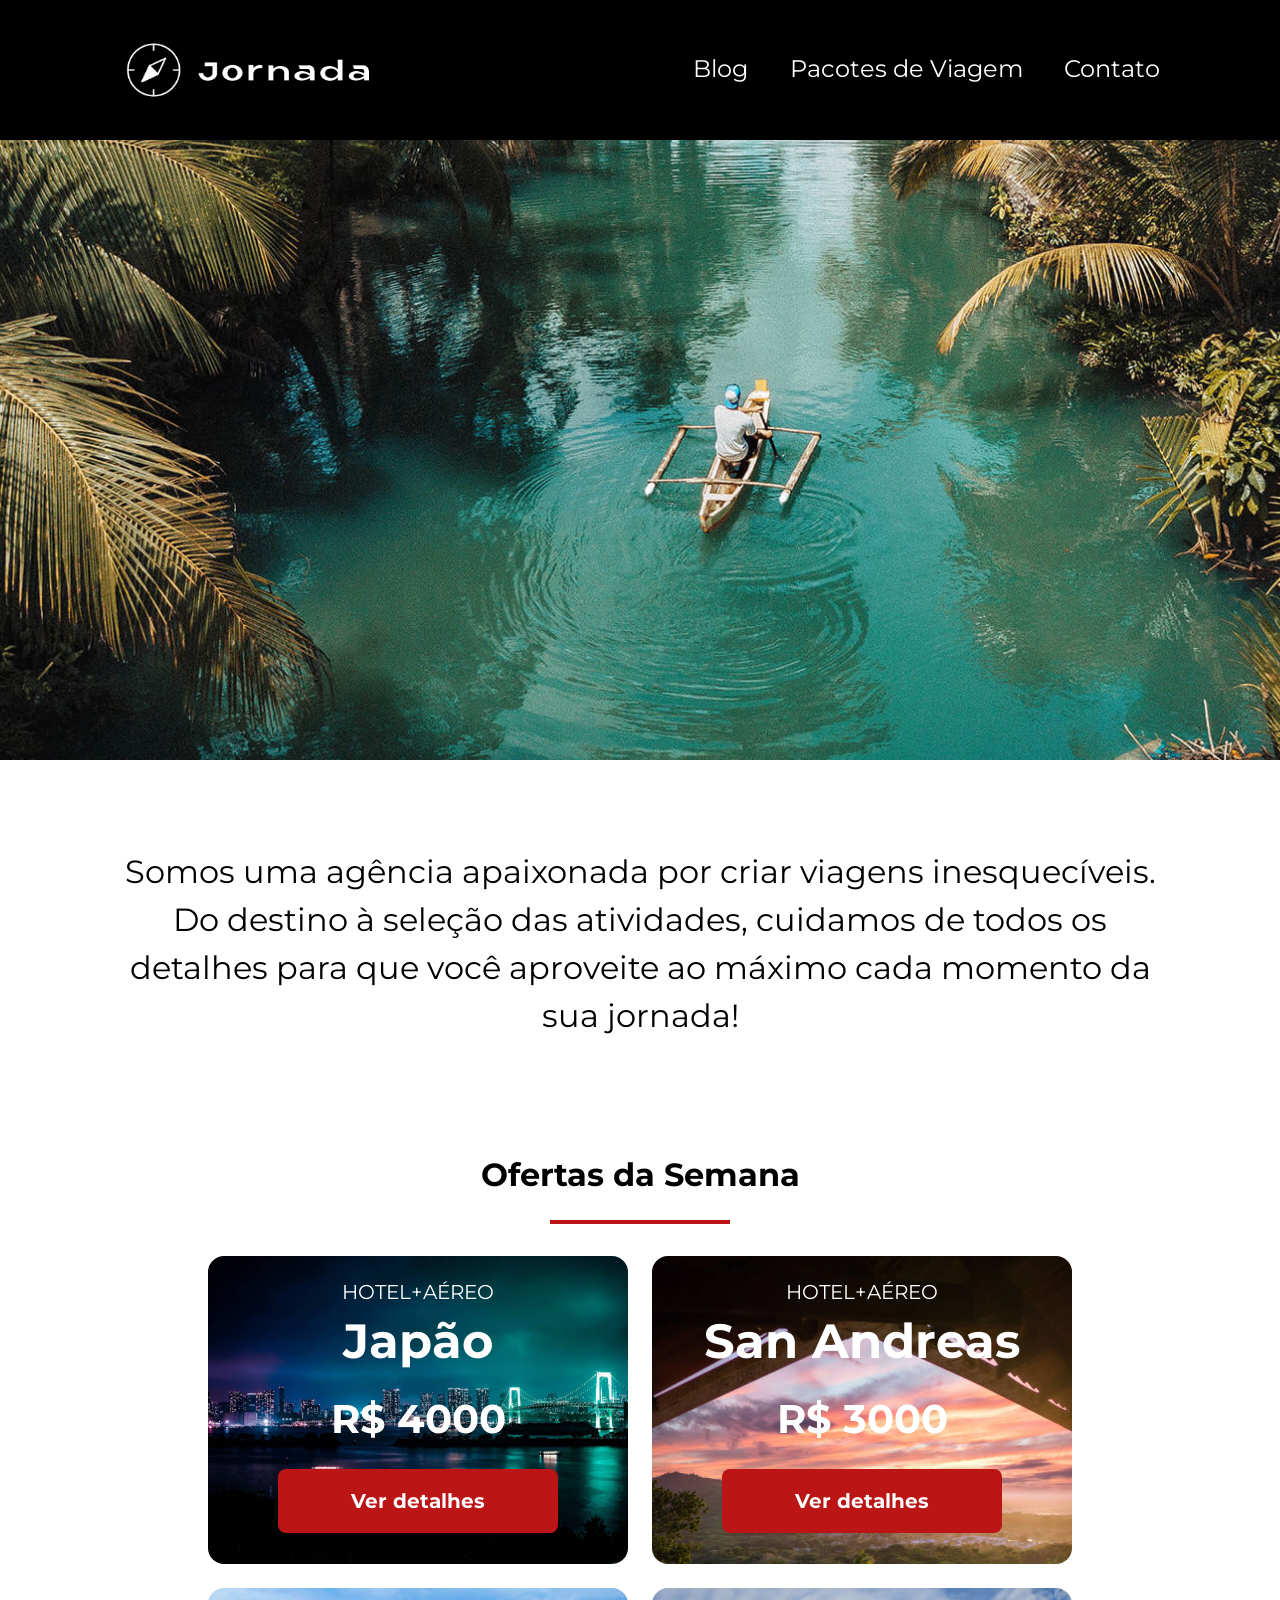
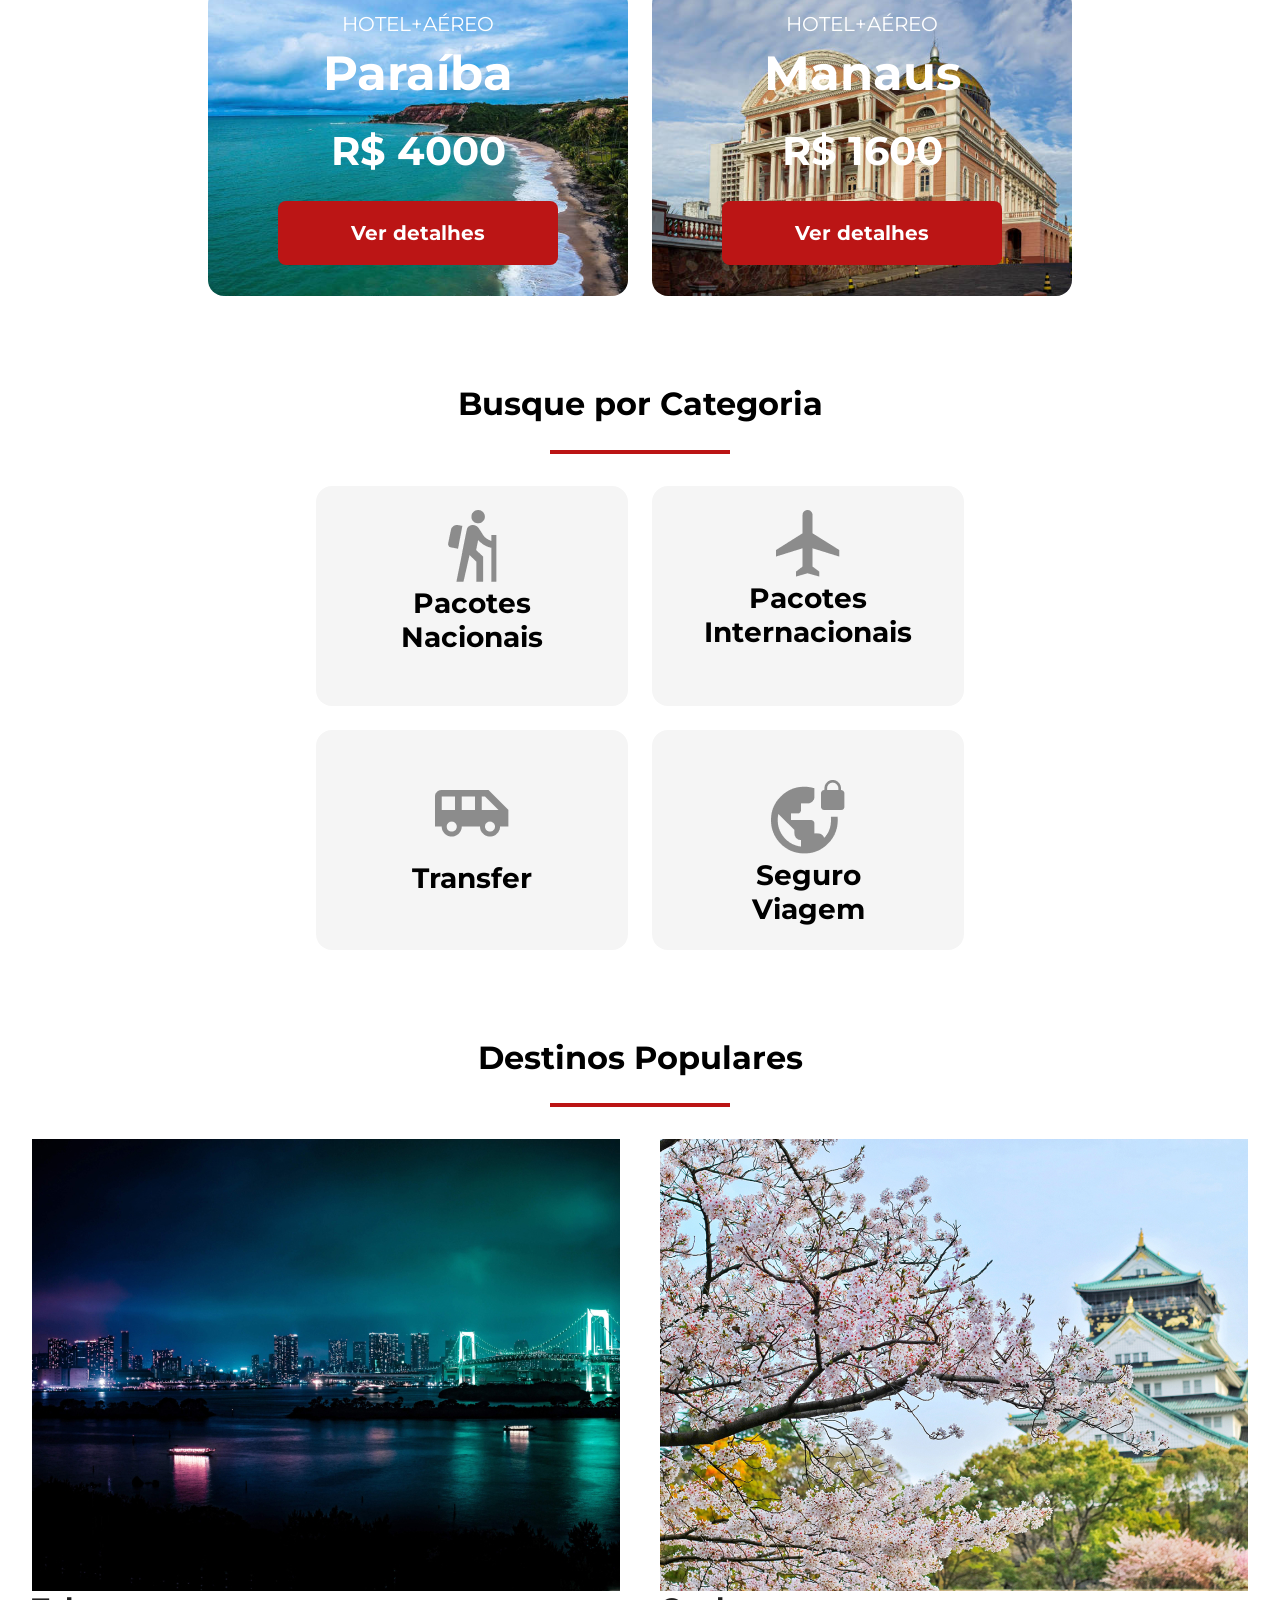
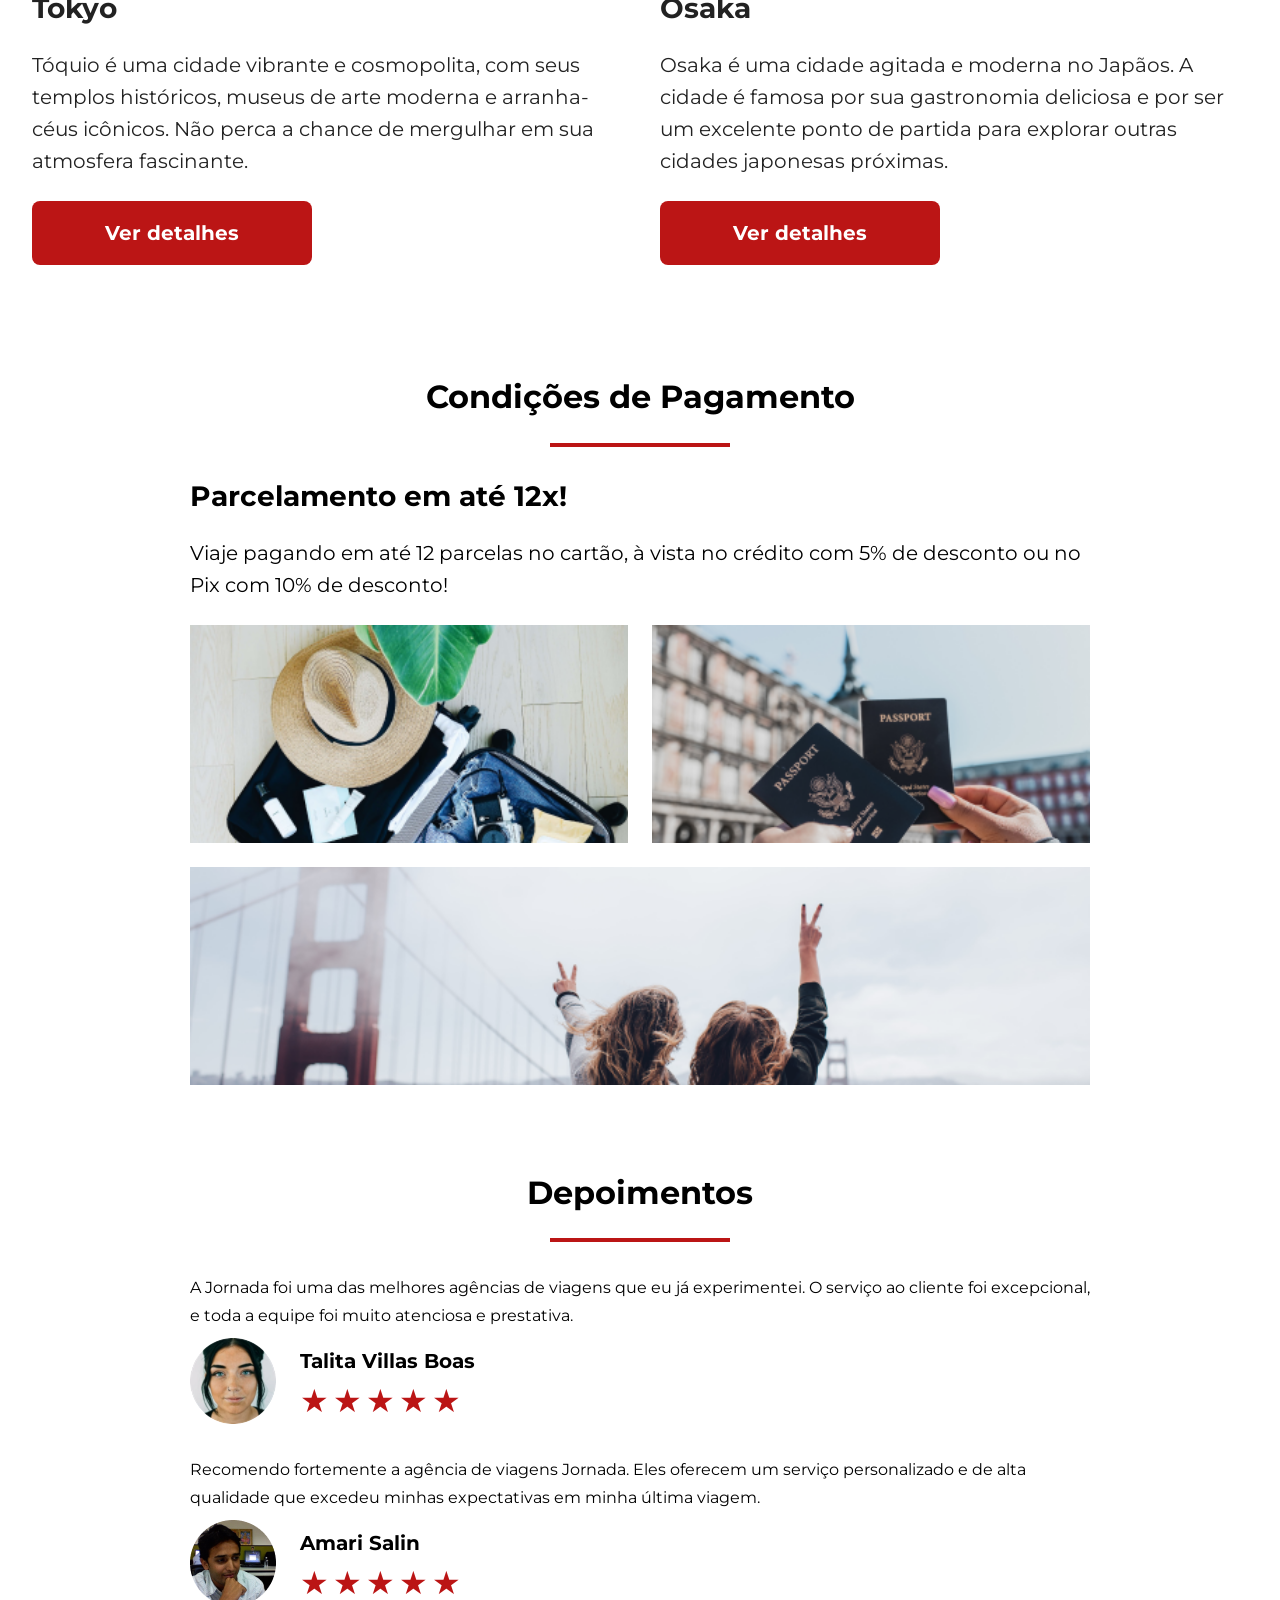
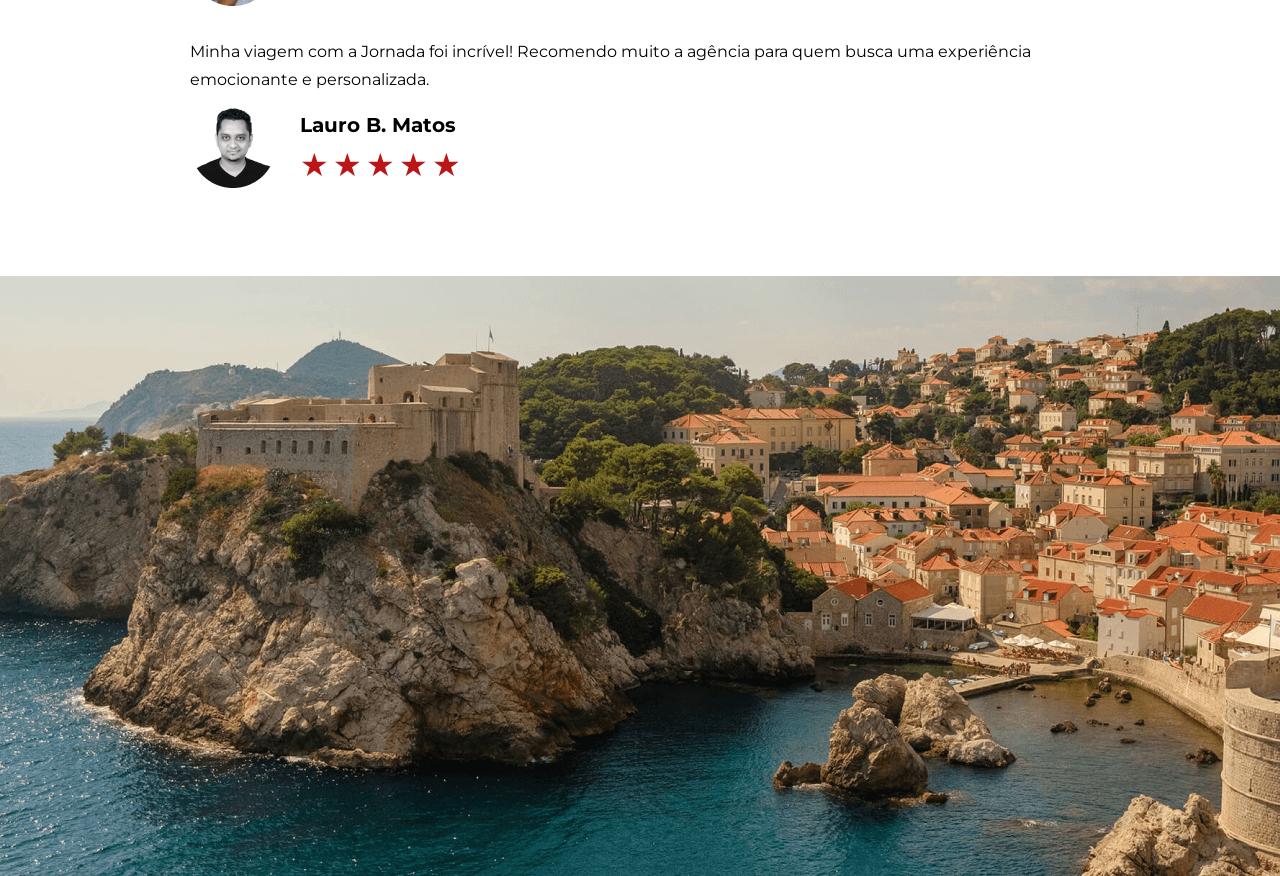
==== index.html @ 61adcf60 "Finaliza testmonials, adiciona imagens bottom-hero e a base para footer-main" ====
<!doctype html>
<html lang="pt-BR">
  <head>
    <meta charset="UTF-8" />
    <meta name="viewport" content="width=device-width, initial-scale=1.0" />
    <link rel="icon" href="img/bussola-jornada-branca.png" />
    <link rel="stylesheet" href="./css/style.css" />
    <title>Jornada Viagens</title>
  </head>
  <body>
    <header class="main-header">
      <a class="logo" href="index.html" title="Voltar para a página inicial">
        <img
          class="img-mobile"
          src="img/bussola-jornada-branca.png"
          alt="Bússola da logo Jornada Viagens na cor branca"
        />
        <img
          class="img-desktop"
          src="img/logo-jornada-branco.png"
          alt="Logo Jornada Viagens na cor branca"
        />
      </a>
      <div class="navigation-menu">
        <label for="menu">
          <img src="img/menu.png" alt="menu" />
        </label>
        <input type="checkbox" id="menu" hidden />
        <nav>
          <ul class="list-link">
            <li>
              <a href="blog.html" target="_blank" title="Acessar Blog">Blog</a>
            </li>
            <li>
              <a
                href="pacotes.html"
                target="_blank"
                title="Acessar Pacotes de viagem"
                >Pacotes de Viagem</a
              >
            </li>
            <li>
              <a href="contato.html" target="_blank" title="Acessar Contatos"
                >Contato</a
              >
            </li>
          </ul>
        </nav>
      </div>
    </header>
    <section class="hero">
      <div class="hero-img"></div>
      <h2>
        Somos uma agência apaixonada por criar viagens inesquecíveis. Do destino
        à seleção das atividades, cuidamos de todos os detalhes para que você
        aproveite ao máximo cada momento da sua jornada!
      </h2>
    </section>
    <section class="offers">
      <div class="section-title">
        <h2>Ofertas da Semana</h2>
        <hr />
      </div>
      <div class="offers-cards">
        <article class="card japao">
          <header>
            <p>HOTEL+AÉREO</p>
            <h3>
              Japão <br />
              <span>R$ 4000</span>
            </h3>
          </header>
          <footer>
            <a href="#" class="button">Ver detalhes</a>
          </footer>
        </article>
        <article class="card san-andreas">
          <header>
            <p>HOTEL+AÉREO</p>
            <h3>
              San Andreas <br />
              <span>R$ 3000</span>
            </h3>
          </header>
          <footer>
            <a href="#" class="button">Ver detalhes</a>
          </footer>
        </article>
        <article class="card paraiba">
          <header>
            <p>HOTEL+AÉREO</p>
            <h3>
              Paraíba <br />
              <span>R$ 4000</span>
            </h3>
          </header>
          <footer>
            <a href="#" class="button">Ver detalhes</a>
          </footer>
        </article>
        <article class="card manaus">
          <header>
            <p>HOTEL+AÉREO</p>
            <h3>
              Manaus <br />
              <span>R$ 1600</span>
            </h3>
          </header>
          <footer>
            <a href="#" class="button">Ver detalhes</a>
          </footer>
        </article>
      </div>
    </section>
    <section class="categories">
      <div class="section-title">
        <h2>Busque por Categoria</h2>
        <hr />
      </div>
      <div class="categories-cards">
        <a
          href="#"
          class="card"
          target="_blank"
          title="Busque pela categoria Pacotes Nacionais"
        >
          <img
            src="img/icon-categories-national-packages.png"
            alt="ícone cinza representando uma pessoa fazendo tracking"
          />
          <h3 class="content-title">
            Pacotes <br />
            Nacionais
          </h3>
        </a>

        <a
          href="#"
          class="card"
          target="_blank"
          title="Busque pela categoria Pacotes Nacionais"
        >
          <img
            src="img/icon-categories-international-packages.png"
            alt="Busque pela categoria Pacotes Internacionais"
          />
          <h3 class="content-title">
            Pacotes <br />
            Internacionais
          </h3>
        </a>

        <a
          href="#"
          class="card single-line transfer"
          target="_blank"
          title="Busque pela categoria Transfer"
        >
          <img
            src="./img/icon-categories-transfer.png"
            alt="ícone cinza representando um ônibus"
          />
          <h3 class="content-title">Transfer</h3>
        </a>

        <a
          href="#"
          class="card single-line"
          target="_blank"
          title="Busque pela categoria Seguro Viagem"
        >
          <img
            src="./img/icon-categories-travel-insurance.png"
            alt="ícone cinza representando o planeta terra ao lado de um cadeado"
          />
          <h3 class="content-title">
            Seguro <br />
            Viagem
          </h3>
        </a>
      </div>
    </section>
    <section class="destinations">
      <div class="section-title">
        <h2>Destinos Populares</h2>
        <hr />
      </div>
      <div class="destination-items">
        <article class="item">
          <header>
            <div class="img-item tokyo"></div>
            <h4 class="content-title">Tokyo</h4>
          </header>
          <p class="content-text">
            Tóquio é uma cidade vibrante e cosmopolita, com seus templos
            históricos, museus de arte moderna e arranha-céus icônicos. Não
            perca a chance de mergulhar em sua atmosfera fascinante.
          </p>
          <footer>
            <a href="#" class="button">Ver detalhes</a>
          </footer>
        </article>
        <article class="item">
          <header>
            <div class="img-item osaka"></div>
            <h4 class="content-title">Osaka</h4>
          </header>
          <p class="content-text">
            Osaka é uma cidade agitada e moderna no Japãos. A cidade é famosa
            por sua gastronomia deliciosa e por ser um excelente ponto de
            partida para explorar outras cidades japonesas próximas.
          </p>
          <footer>
            <a href="#" class="button">Ver detalhes</a>
          </footer>
        </article>
      </div>
    </section>
    <section class="payments">
      <div class="section-title">
        <h2>Condições de Pagamento</h2>
        <hr />
      </div>
      <div class="content-container">
        <div class="text-content">
          <h3 class="content-title">Parcelamento em até 12x!</h3>
          <p class="content-text">
            Viaje pagando em até 12 parcelas no cartão, à vista no crédito com
            5% de desconto ou no Pix com 10% de desconto!
          </p>
        </div>
        <div class="image-gallery">
          <div class="image first"></div>
          <div class="image second"></div>
          <div class="image thirdy colspan-2"></div>
        </div>
      </div>
    </section>
    <section class="testmonials">
      <div class="section-title">
        <h2>Depoimentos</h2>
        <hr />
      </div>
      <div class="testmonial-container">
        <article>
          <header>
            <p>
              A Jornada foi uma das melhores agências de viagens que eu já
              experimentei. O serviço ao cliente foi excepcional, e toda a
              equipe foi muito atenciosa e prestativa.
            </p>
          </header>
          <footer>
            <img
              src="img/testimonials-avatar-01.png"
              alt="Imagem de perfil da cliente Talita Villas Boas"
            />
            <div class="profile-content">
              <h4>Talita Villas Boas</h4>
              <div class="rating">
                <span class="star">★</span>
                <span class="star">★</span>
                <span class="star">★</span>
                <span class="star">★</span>
                <span class="star">★</span>
              </div>
            </div>
          </footer>
        </article>
        <article>
          <header>
            <p>
              Recomendo fortemente a agência de viagens Jornada. Eles oferecem
              um serviço personalizado e de alta qualidade que excedeu minhas
              expectativas em minha última viagem.
            </p>
          </header>
          <footer>
            <img
              src="img/testimonials-avatar-02.png"
              alt="Imagem de perfil do cliente Amari Salin"
            />
            <div class="profile-content">
              <h4>Amari Salin</h4>
              <div class="rating">
                <span class="star">★</span>
                <span class="star">★</span>
                <span class="star">★</span>
                <span class="star">★</span>
                <span class="star">★</span>
              </div>
            </div>
          </footer>
        </article>
        <article>
          <header>
            <p>
              Minha viagem com a Jornada foi incrível! Recomendo muito a agência
              para quem busca uma experiência emocionante e personalizada.
            </p>
          </header>
          <footer>
            <img
              src="img/testimonials-avatar-03.png"
              alt="Imagem de perfil do cliente Lauro B. Matos"
            />
            <div class="profile-content">
              <h4>Lauro B. Matos</h4>
              <div class="rating">
                <span class="star">★</span>
                <span class="star">★</span>
                <span class="star">★</span>
                <span class="star">★</span>
                <span class="star">★</span>
              </div>
            </div>
          </footer>
        </article>
      </div>
    </section>
    <section class="bottom-hero">
      <div class="hero-img"></div>
    </section>
    <footer class="main-footer">
      <div class="footer-content"></div>
      <div class="footer-social"></div>
    </footer>
  </body>
</html>
---- css/style.css ----
@import url(global.css);
@import url(header.css);
@import url(hero.css);
@import url(offers.css);
@import url(categories.css);
@import url(destinations.css);
@import url(payments.css);
@import url(testmonials.css);
@import url(pre-footer.css);
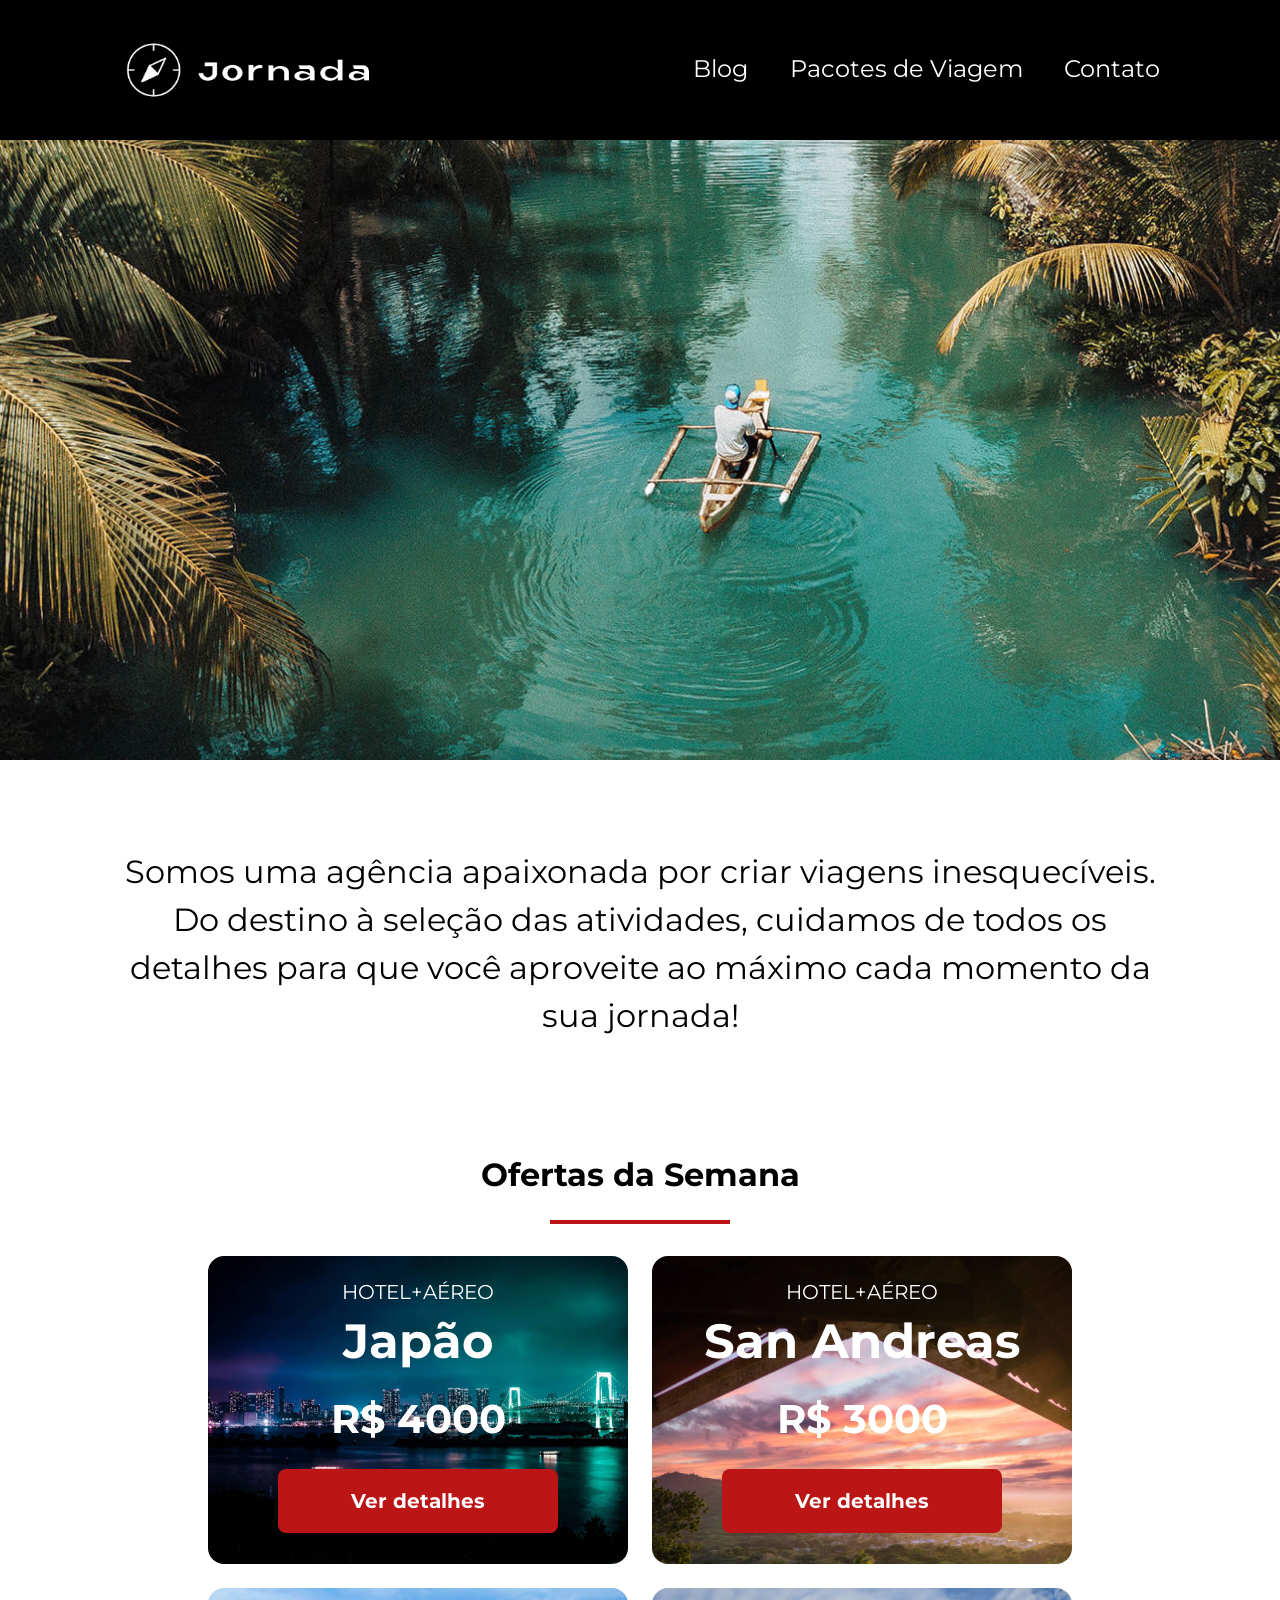
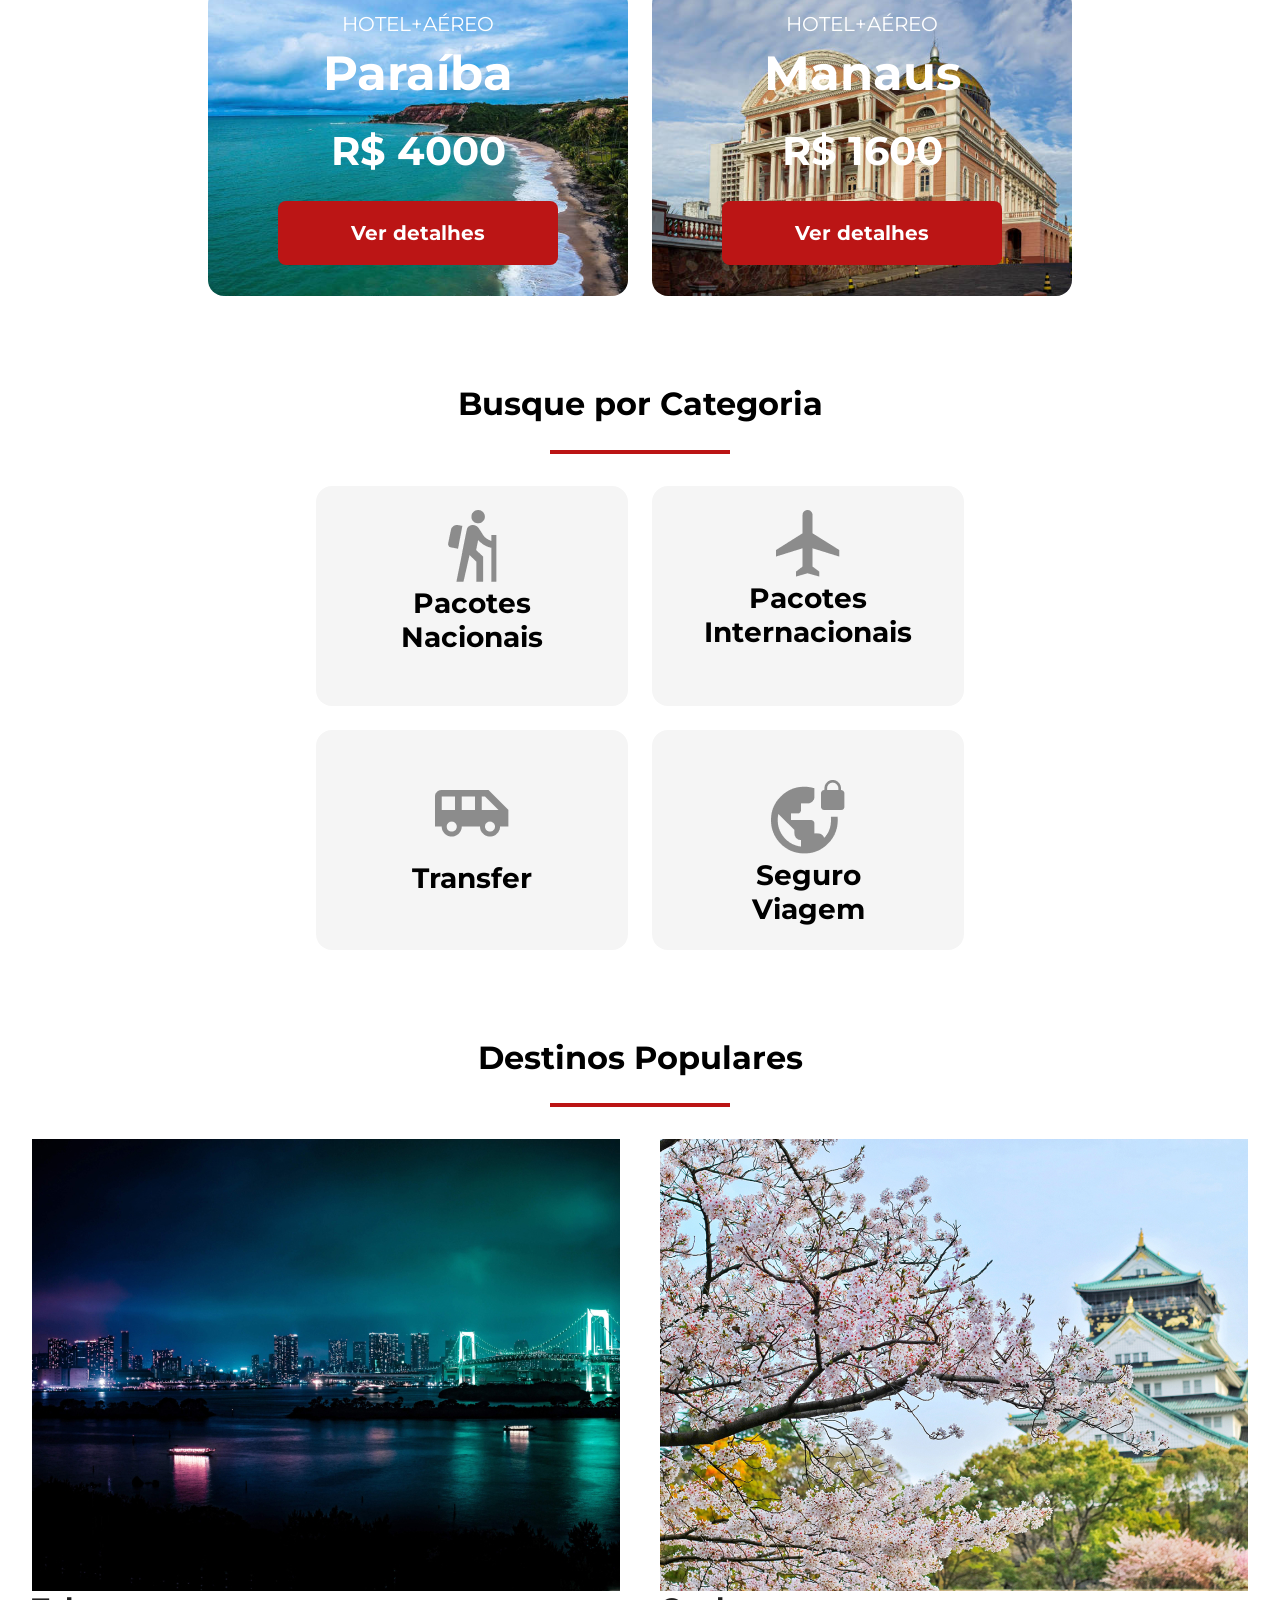
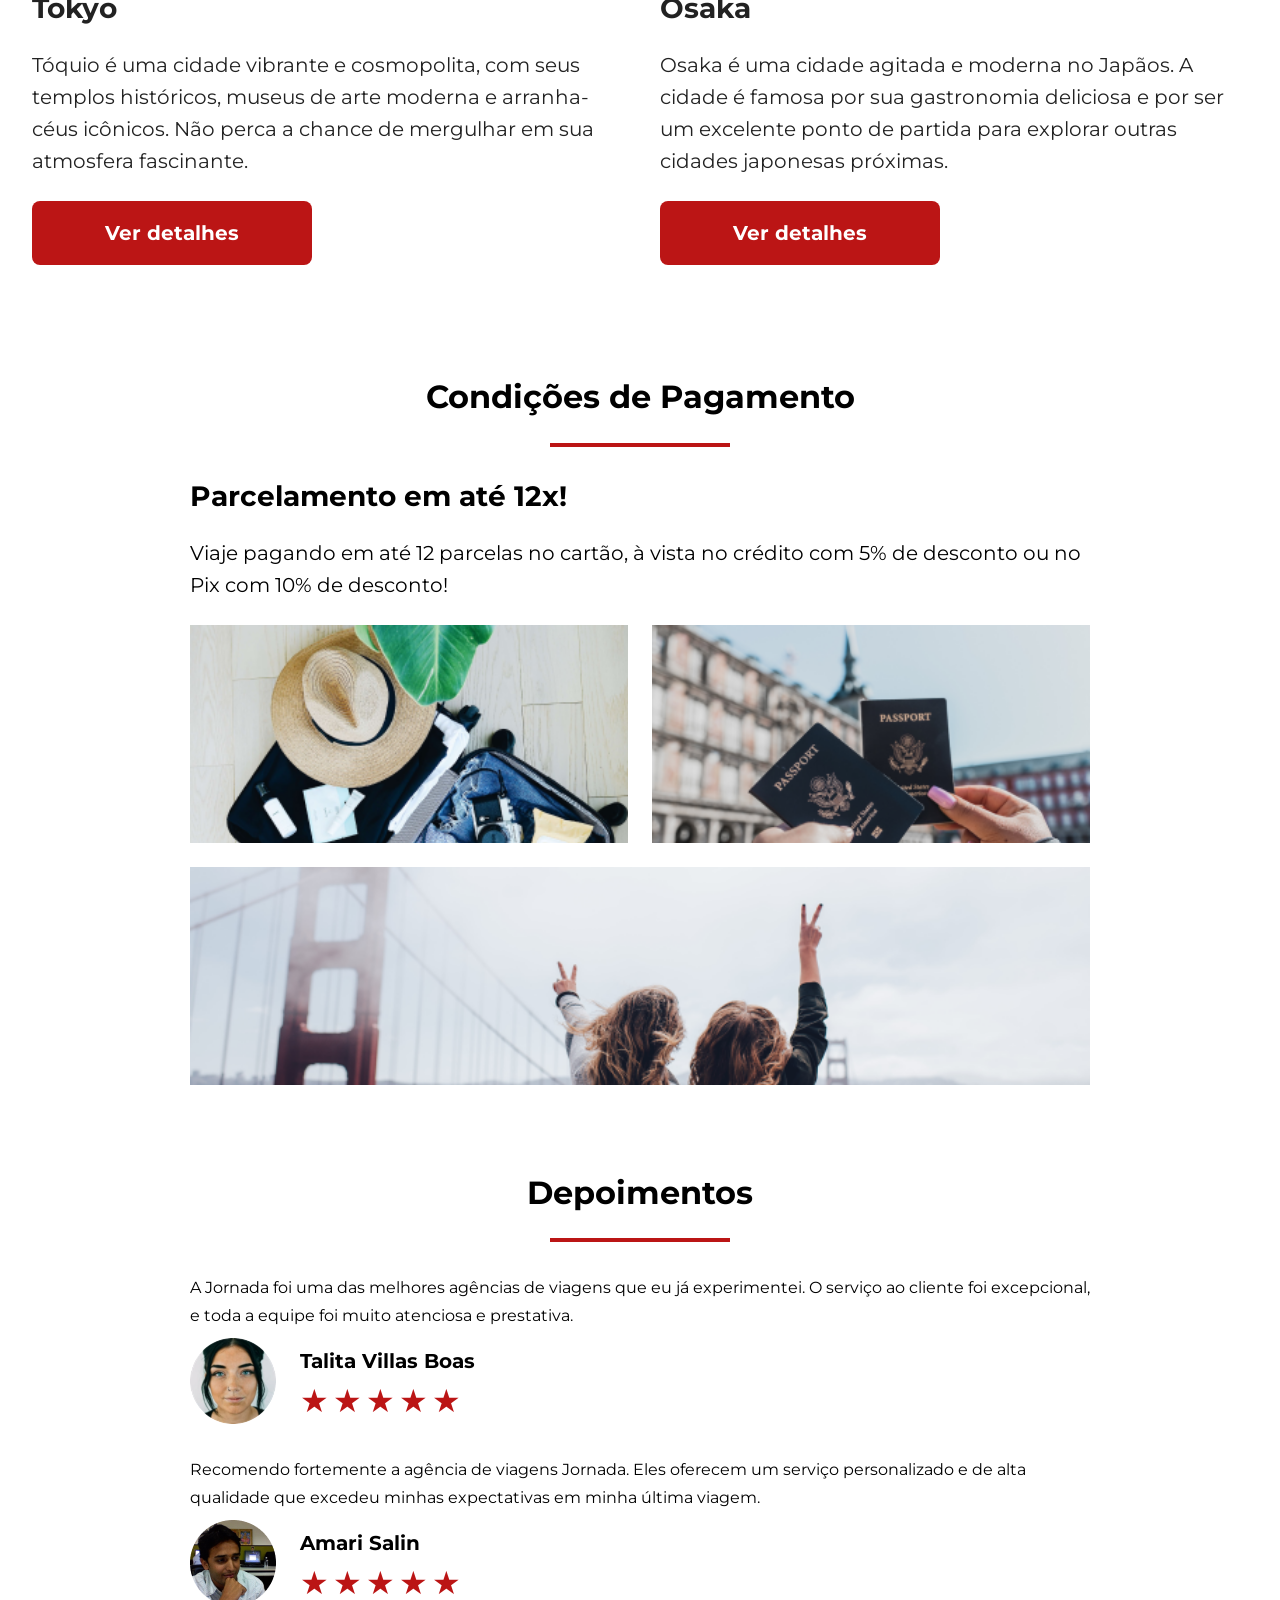
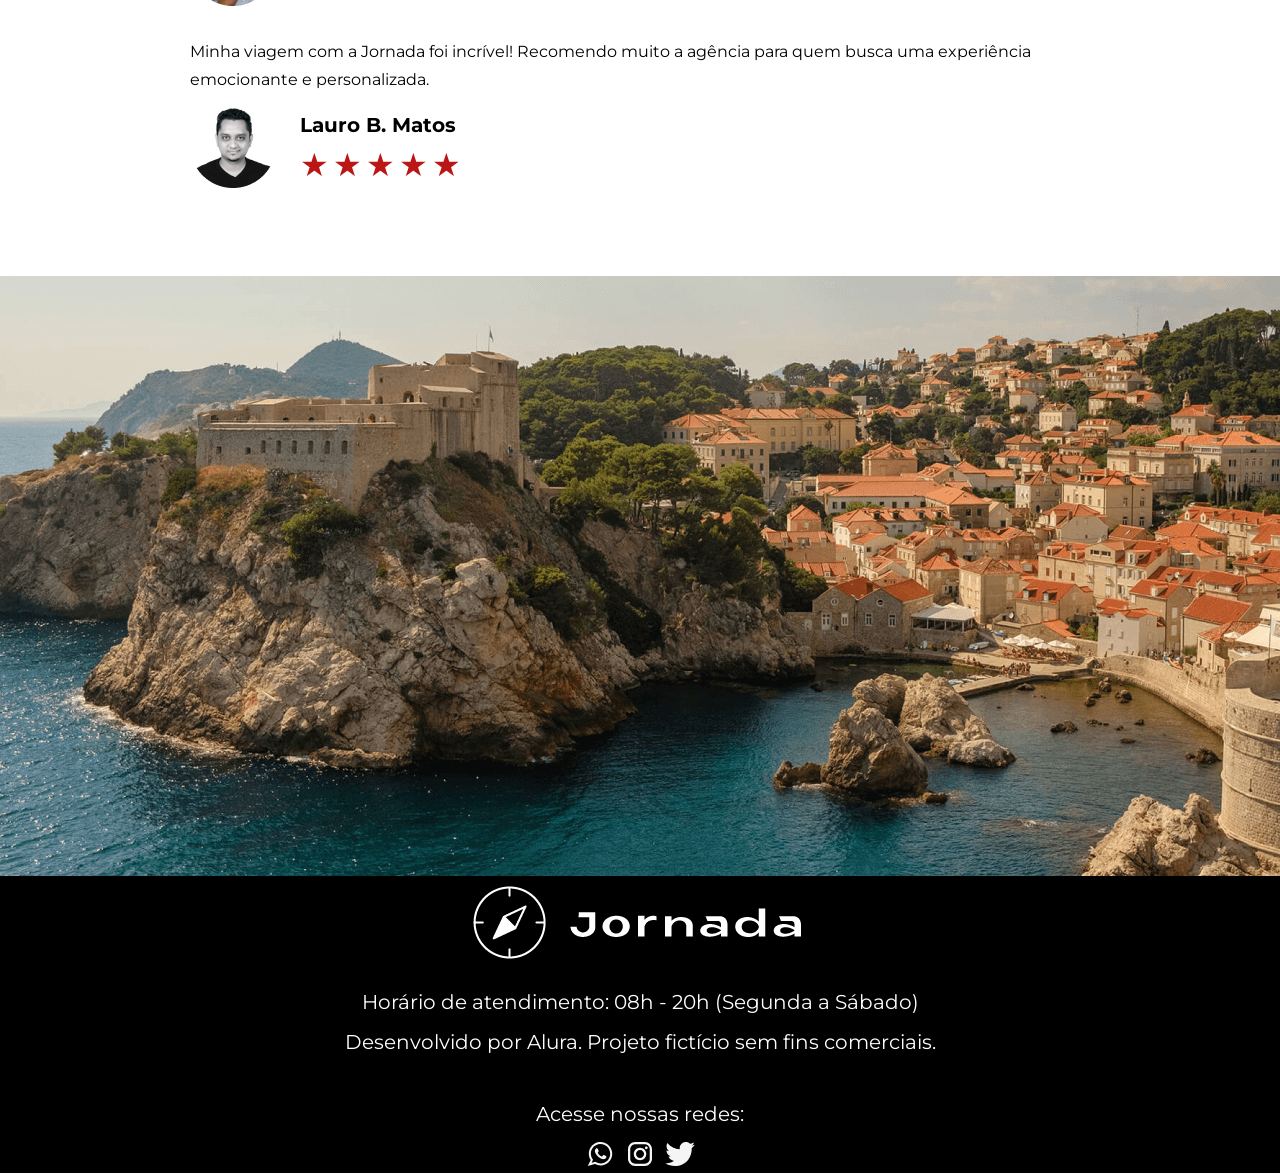
==== commit a82f44ba: "Adiciona melhorias de acessibilidade e finaliza o footer" ====
--- a/index.html
+++ b/index.html
@@ -189,7 +189,7 @@
         <article class="item">
           <header>
             <div class="img-item tokyo"></div>
-            <h4 class="content-title">Tokyo</h4>
+            <h3 class="content-title">Tokyo</h3>
           </header>
           <p class="content-text">
             Tóquio é uma cidade vibrante e cosmopolita, com seus templos
@@ -203,7 +203,7 @@
         <article class="item">
           <header>
             <div class="img-item osaka"></div>
-            <h4 class="content-title">Osaka</h4>
+            <h3 class="content-title">Osaka</h3>
           </header>
           <p class="content-text">
             Osaka é uma cidade agitada e moderna no Japãos. A cidade é famosa
@@ -256,7 +256,7 @@
               alt="Imagem de perfil da cliente Talita Villas Boas"
             />
             <div class="profile-content">
-              <h4>Talita Villas Boas</h4>
+              <h3>Talita Villas Boas</h3>
               <div class="rating">
                 <span class="star">★</span>
                 <span class="star">★</span>
@@ -281,7 +281,7 @@
               alt="Imagem de perfil do cliente Amari Salin"
             />
             <div class="profile-content">
-              <h4>Amari Salin</h4>
+              <h3>Amari Salin</h3>
               <div class="rating">
                 <span class="star">★</span>
                 <span class="star">★</span>
@@ -305,7 +305,7 @@
               alt="Imagem de perfil do cliente Lauro B. Matos"
             />
             <div class="profile-content">
-              <h4>Lauro B. Matos</h4>
+              <h3>Lauro B. Matos</h3>
               <div class="rating">
                 <span class="star">★</span>
                 <span class="star">★</span>
@@ -322,8 +322,52 @@
       <div class="hero-img"></div>
     </section>
     <footer class="main-footer">
-      <div class="footer-content"></div>
-      <div class="footer-social"></div>
+      <div class="footer-content">
+        <img
+          src="img/logo-jornada-viagens-branco.png"
+          alt="logo completo Jornada Viagens"
+        />
+        <p>Horário de atendimento: 08h - 20h (Segunda a Sábado)</p>
+        <p>Desenvolvido por Alura. Projeto fictício sem fins comerciais.</p>
+      </div>
+      <div class="footer-social">
+        <p>Acesse nossas redes:</p>
+
+        <div class="socials">
+          <a
+            href="#"
+            target="_blank"
+            title="Entre em contato através do whatsapp do Jornada Viagens"
+          >
+            <img
+              src="img/footer-icon-whatsapp.svg"
+              alt="ícone do Whatsapp na cor branca"
+            />
+          </a>
+
+          <a
+            href="#"
+            target="_blank"
+            title="Acesse o Instagram do Jornada Viagens"
+          >
+            <img
+              src="img/footer-icon-instagram.svg"
+              alt="ícone do Instagram na cor branca"
+            />
+          </a>
+
+          <a
+            href="#"
+            target="_blank"
+            title="Acesse o Twitter do Jornada Viagens"
+          >
+            <img
+              src="img/footer-icon-twitter.svg"
+              alt="ícone do Twitter na cor branca"
+            />
+          </a>
+        </div>
+      </div>
     </footer>
   </body>
 </html>
--- a/css/style.css
+++ b/css/style.css
@@ -6,4 +6,4 @@
 @import url(destinations.css);
 @import url(payments.css);
 @import url(testmonials.css);
-@import url(pre-footer.css);+@import url(footer.css);
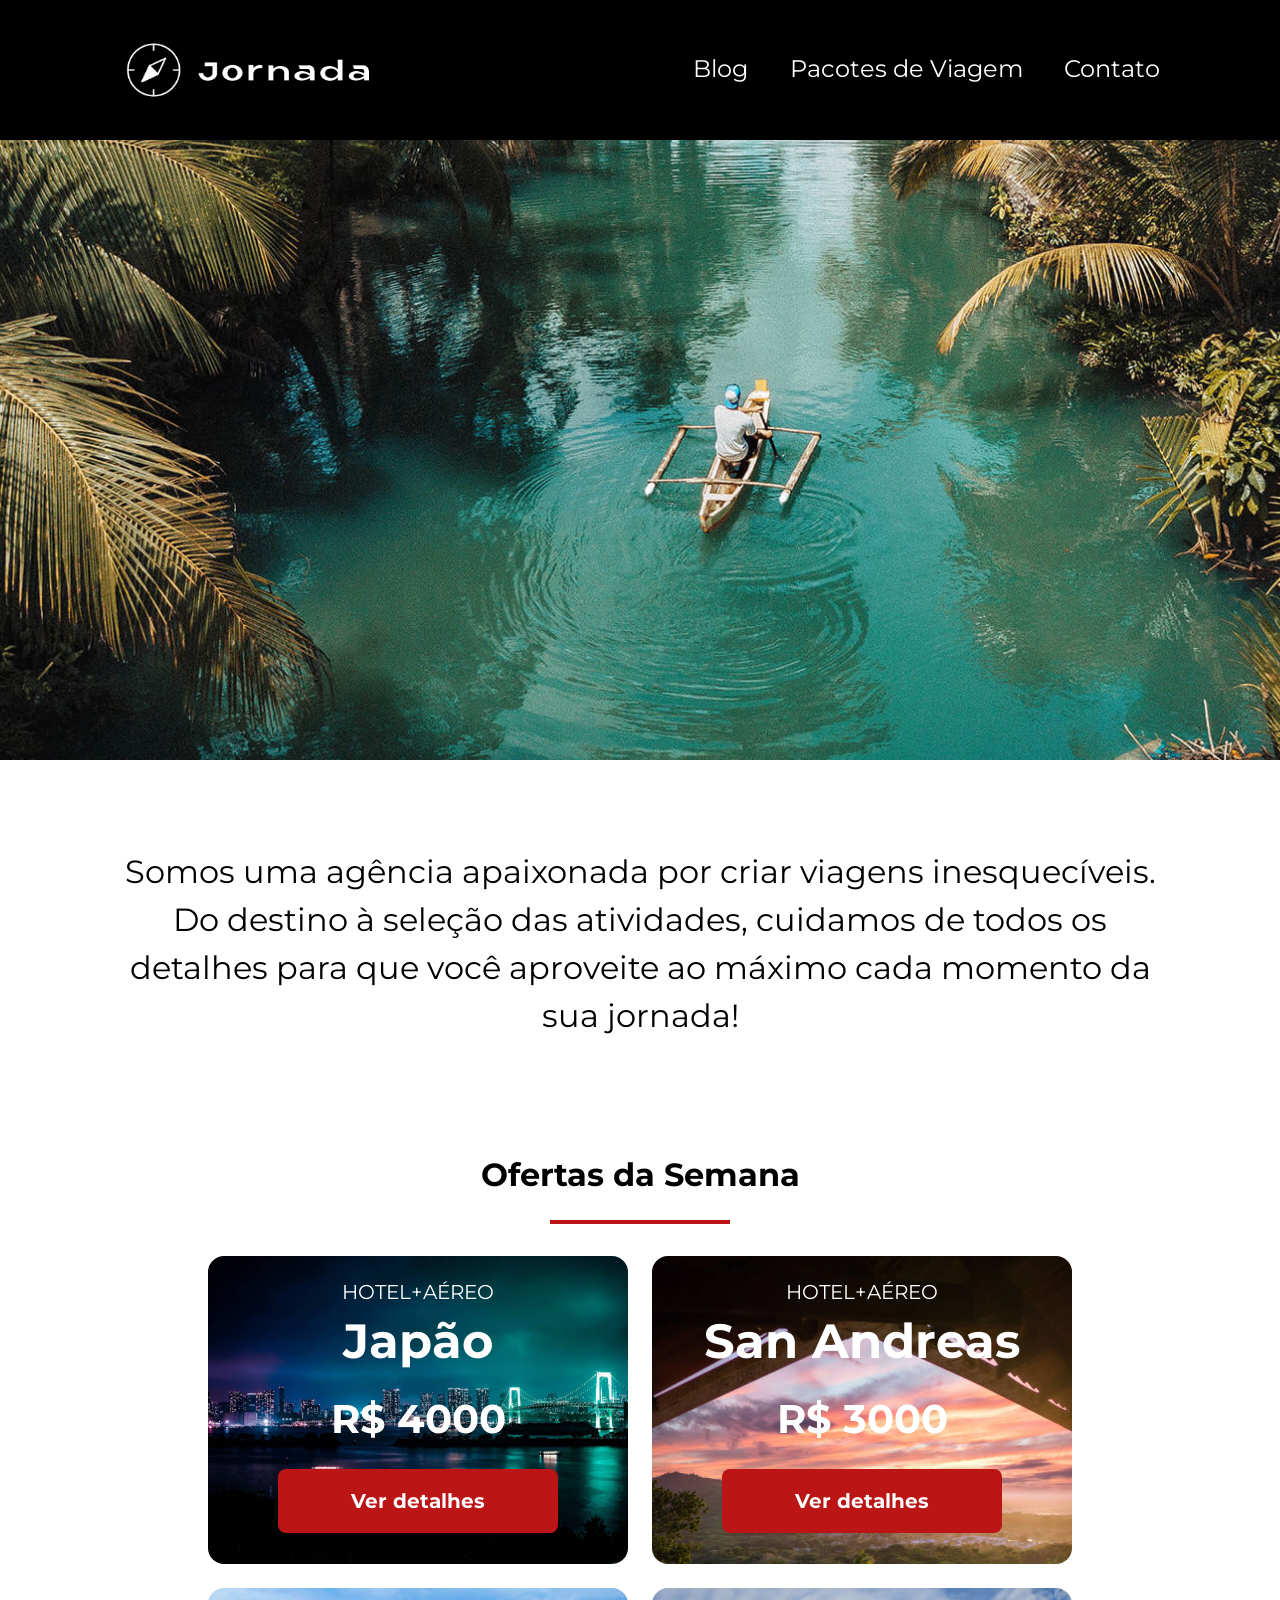
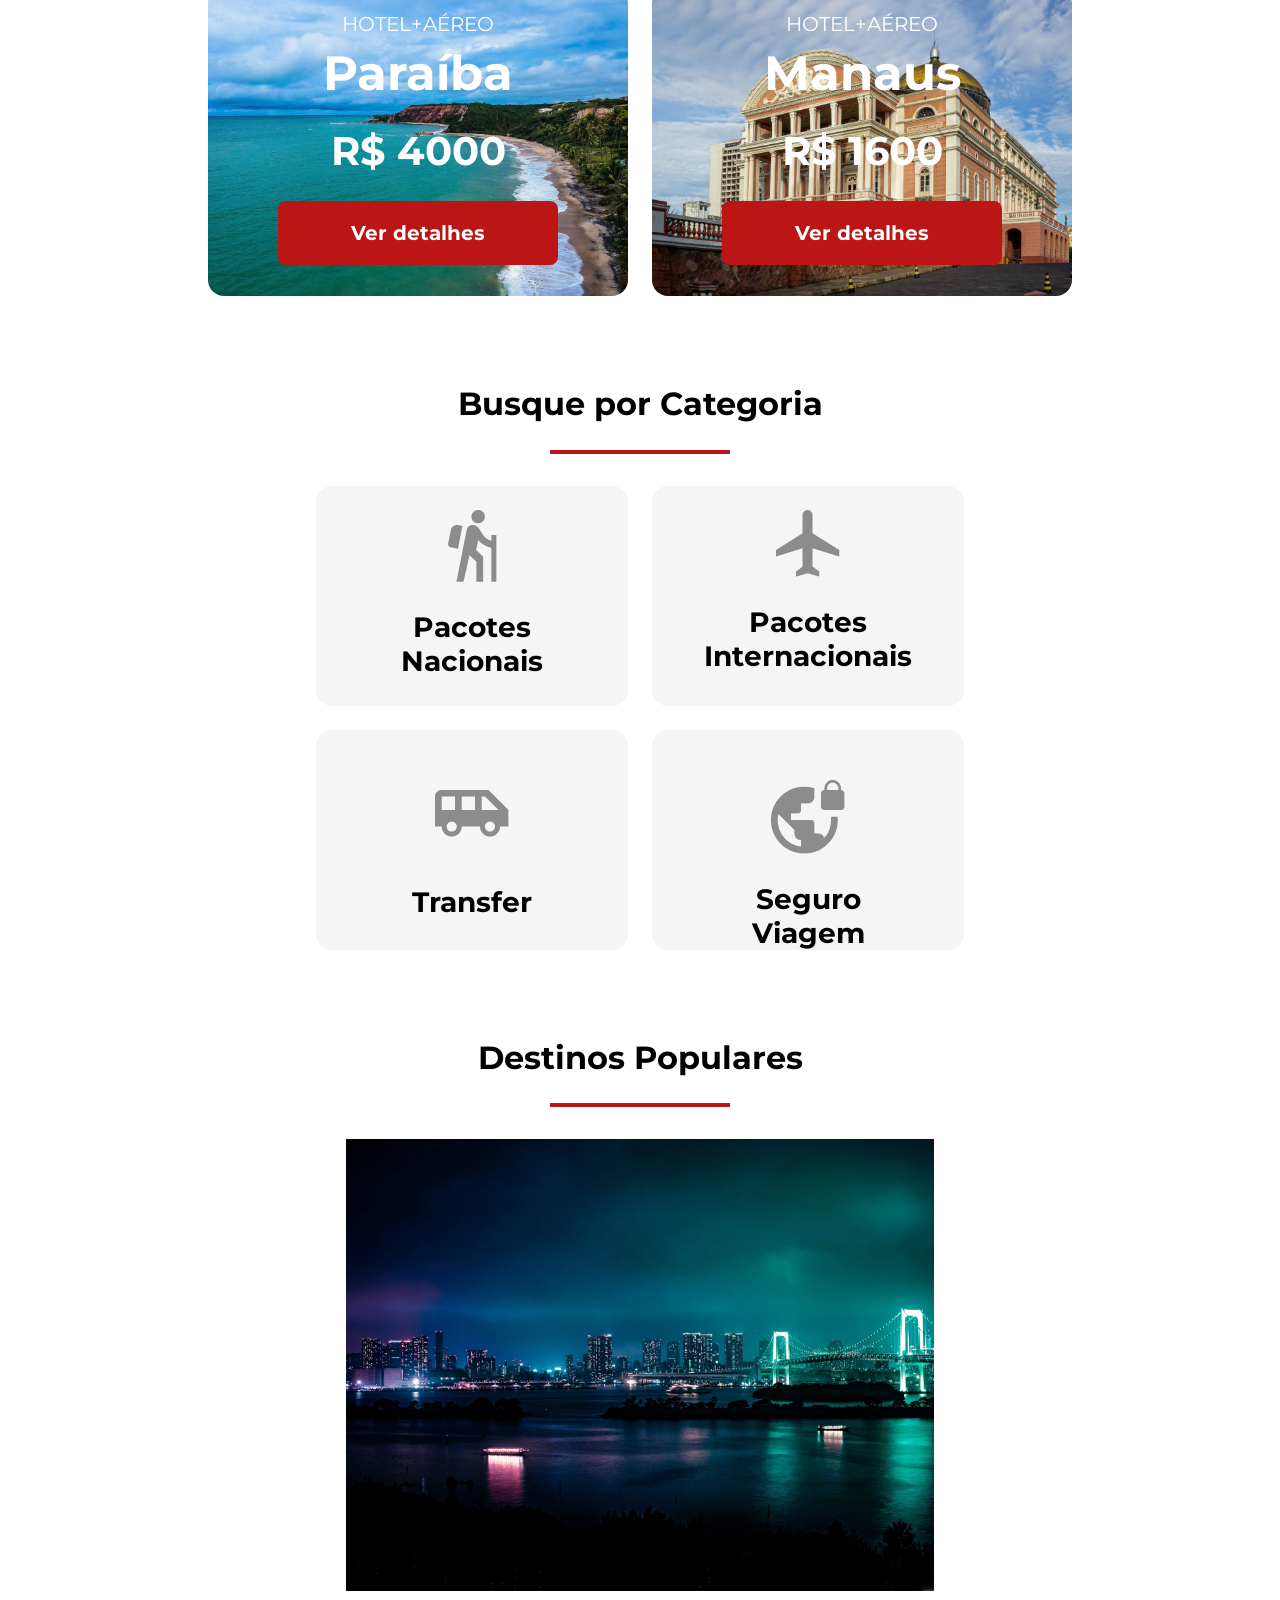
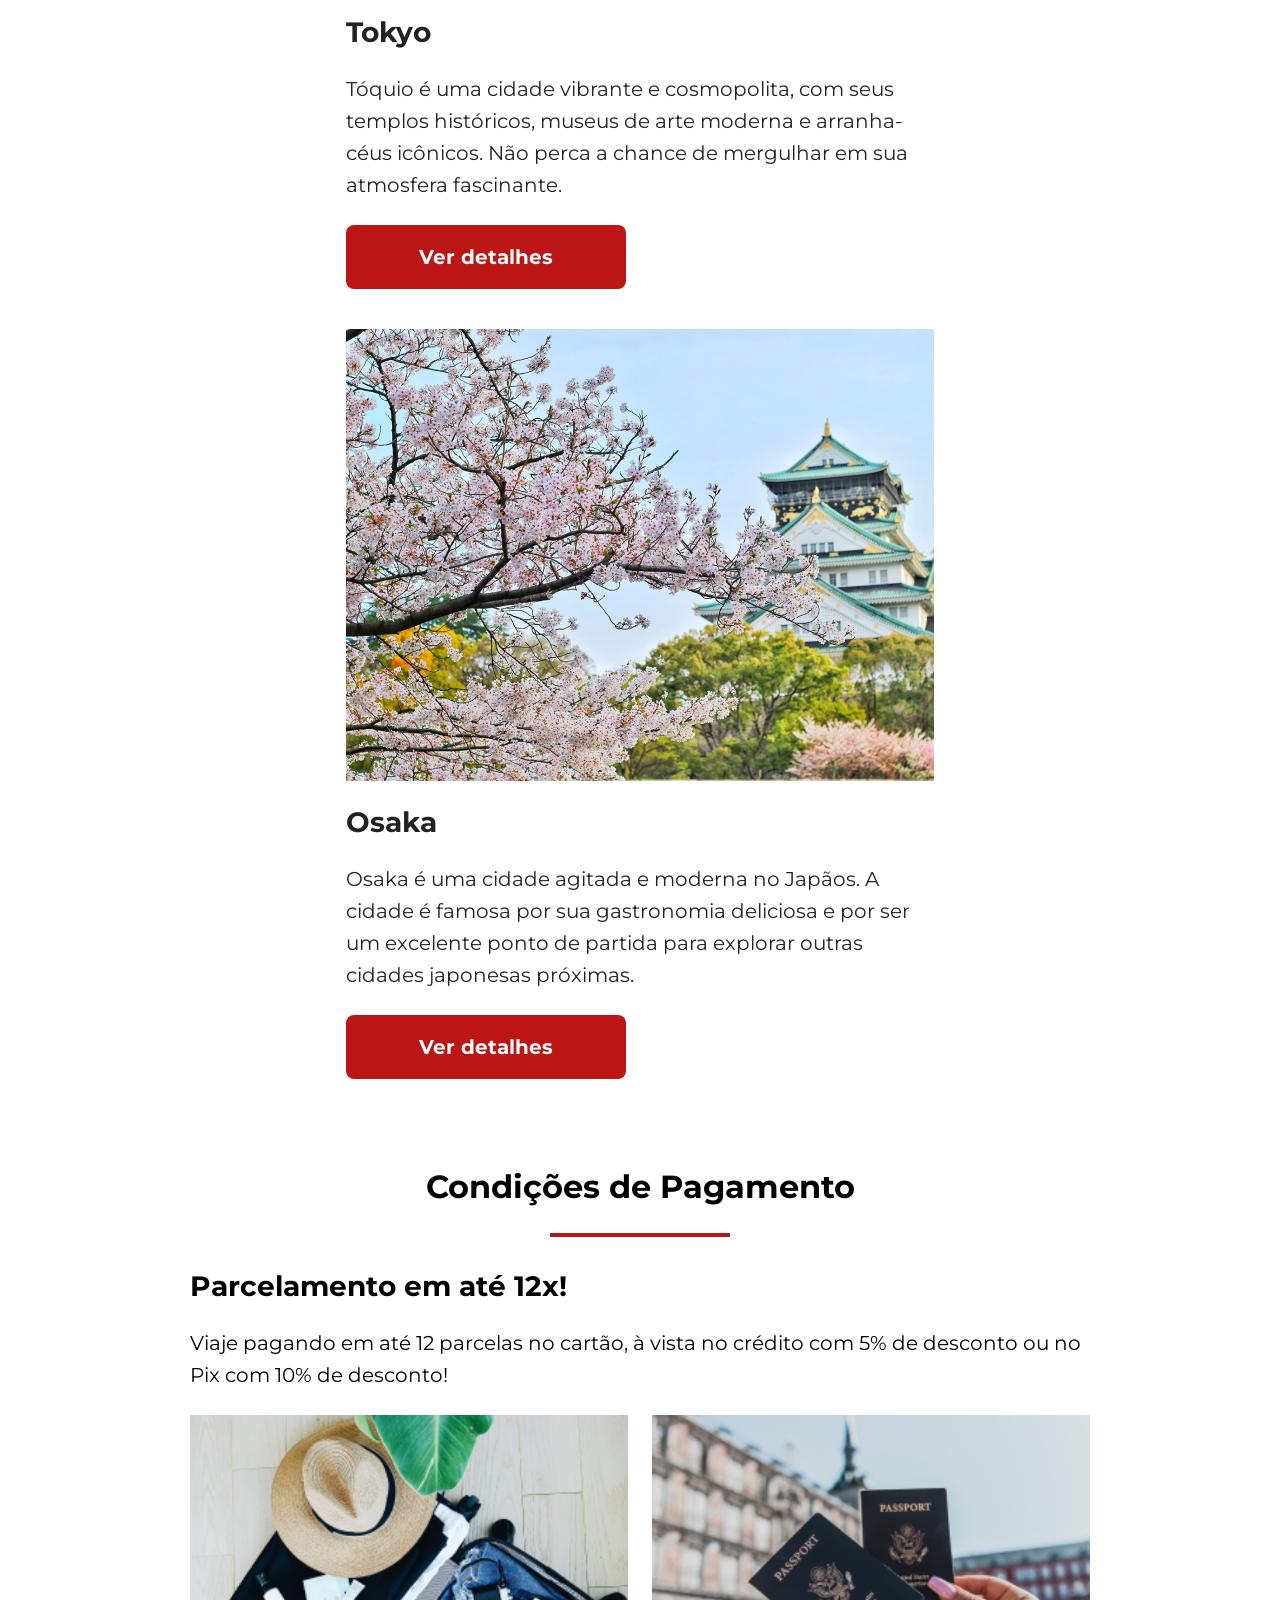
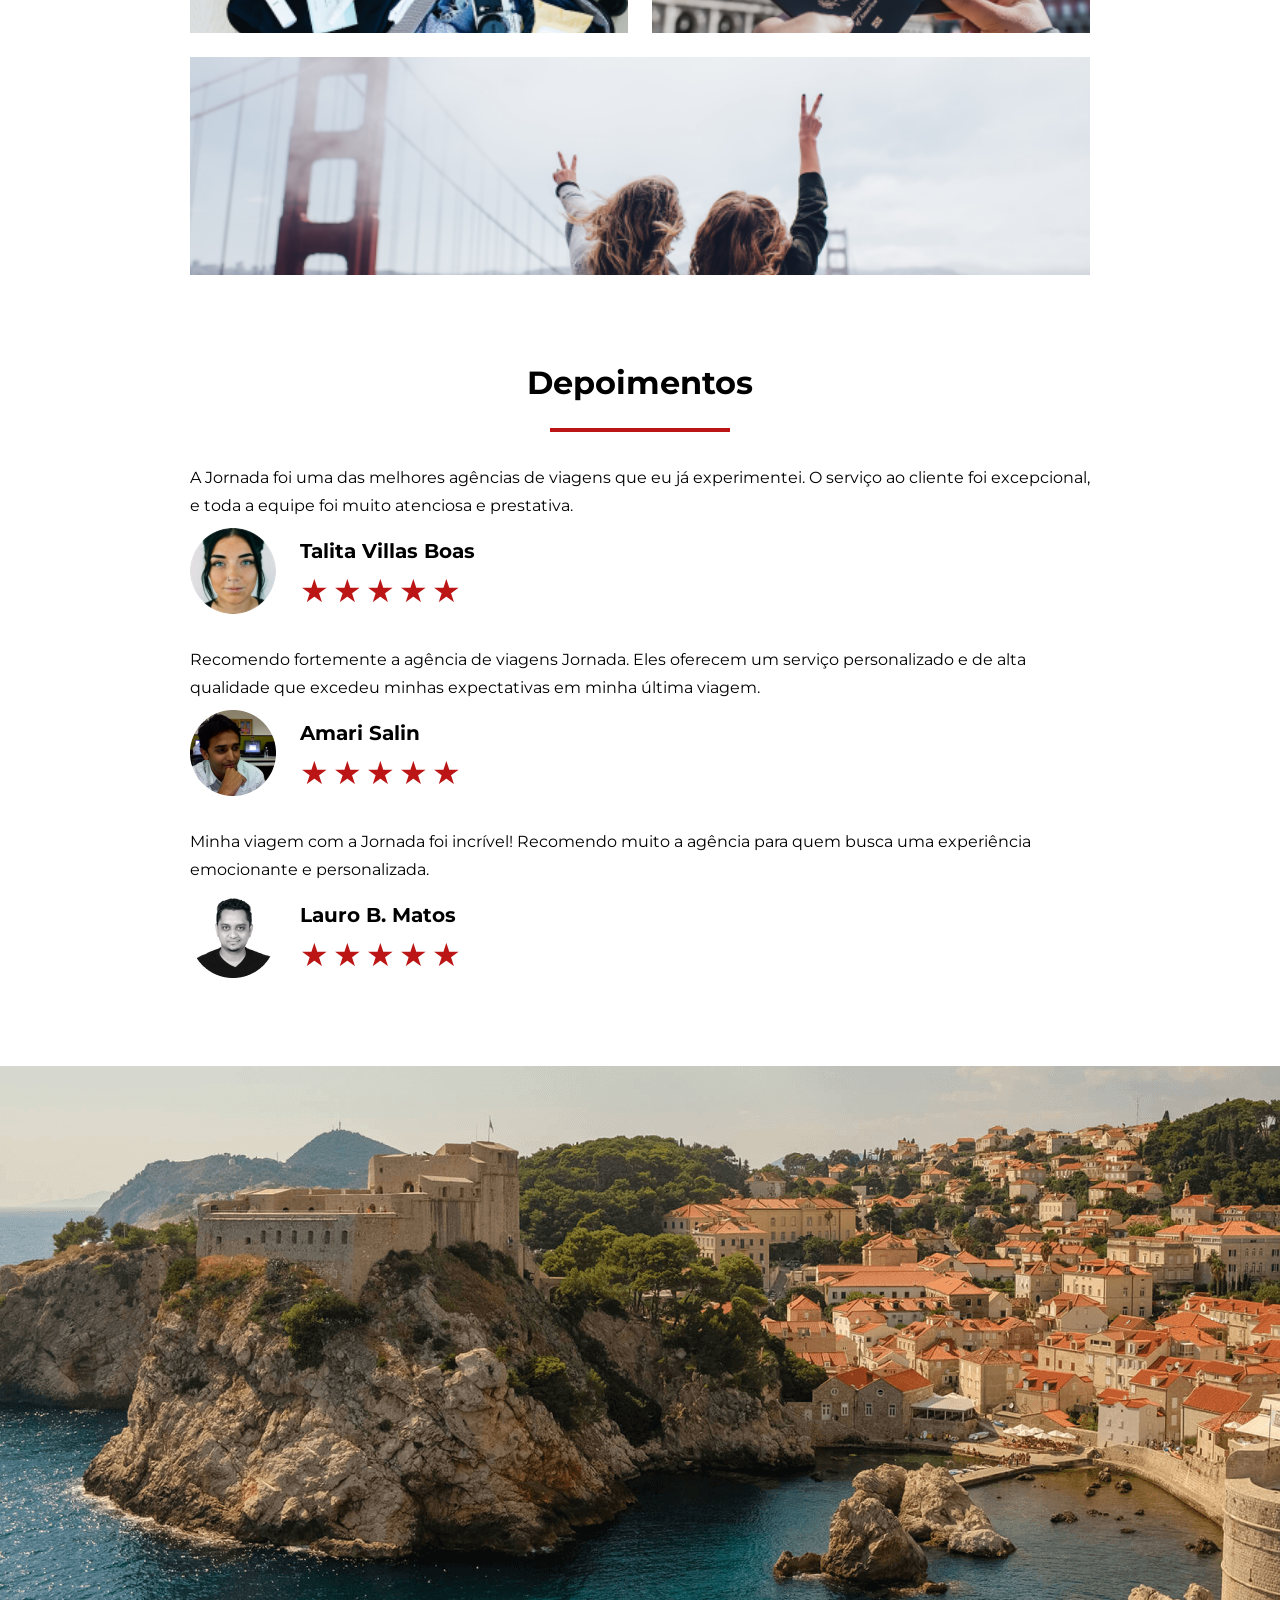
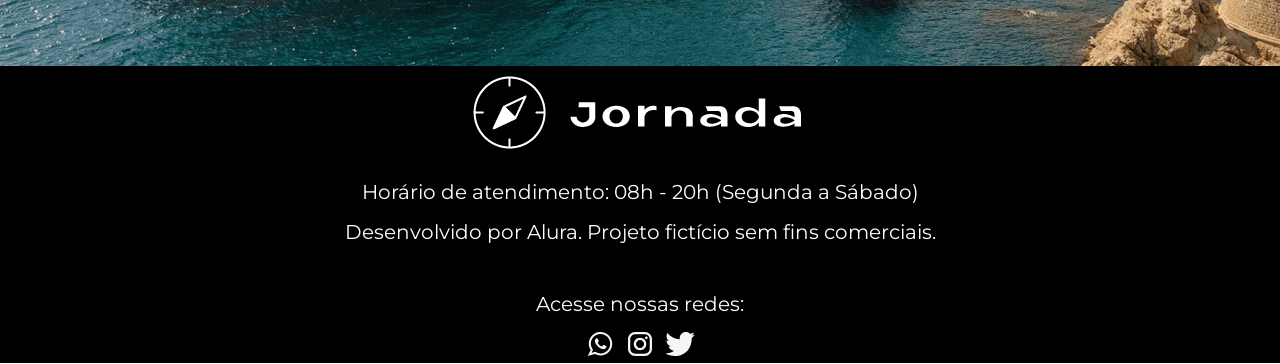
==== commit 69f29412: "Corrige problema de disposição de cards e adiciona base para Pagemento" ====
--- a/index.html
+++ b/index.html
@@ -3,7 +3,17 @@
   <head>
     <meta charset="UTF-8" />
     <meta name="viewport" content="width=device-width, initial-scale=1.0" />
-    <link rel="icon" href="img/bussola-jornada-branca.png" />
+    <meta
+      name="description"
+      content="Jornada Viagens, uma agência apaixonada por criar viagens inesquecíveis"
+    />
+    <meta name="og:title" content="Jornada Viagens">
+    <meta name="og:description" content="Jornada Viagens, uma agência apaixonada por criar viagens inesquecíveis">
+    <meta name="og:image" content="https://guilherme-fermino-de-souza.github.io/jornada-viagens/img/logo-jornada-viagens-branco.png">
+    <meta name="og:type" content="website">
+    <meta name="og:url" content="https://guilherme-fermino-de-souza.github.io/jornada-viagens">
+
+    <link rel="icon" href="favicon.svg" type="xml/svg" />
     <link rel="stylesheet" href="./css/style.css" />
     <title>Jornada Viagens</title>
   </head>
@@ -48,6 +58,7 @@
         </nav>
       </div>
     </header>
+
     <section class="hero">
       <div class="hero-img"></div>
       <h2>
@@ -56,6 +67,7 @@
         aproveite ao máximo cada momento da sua jornada!
       </h2>
     </section>
+
     <section class="offers">
       <div class="section-title">
         <h2>Ofertas da Semana</h2>
@@ -112,6 +124,7 @@
         </article>
       </div>
     </section>
+
     <section class="categories">
       <div class="section-title">
         <h2>Busque por Categoria</h2>
@@ -180,6 +193,7 @@
         </a>
       </div>
     </section>
+
     <section class="destinations">
       <div class="section-title">
         <h2>Destinos Populares</h2>
@@ -216,6 +230,7 @@
         </article>
       </div>
     </section>
+
     <section class="payments">
       <div class="section-title">
         <h2>Condições de Pagamento</h2>
@@ -236,6 +251,7 @@
         </div>
       </div>
     </section>
+
     <section class="testmonials">
       <div class="section-title">
         <h2>Depoimentos</h2>
@@ -318,9 +334,11 @@
         </article>
       </div>
     </section>
+
     <section class="bottom-hero">
       <div class="hero-img"></div>
     </section>
+    
     <footer class="main-footer">
       <div class="footer-content">
         <img
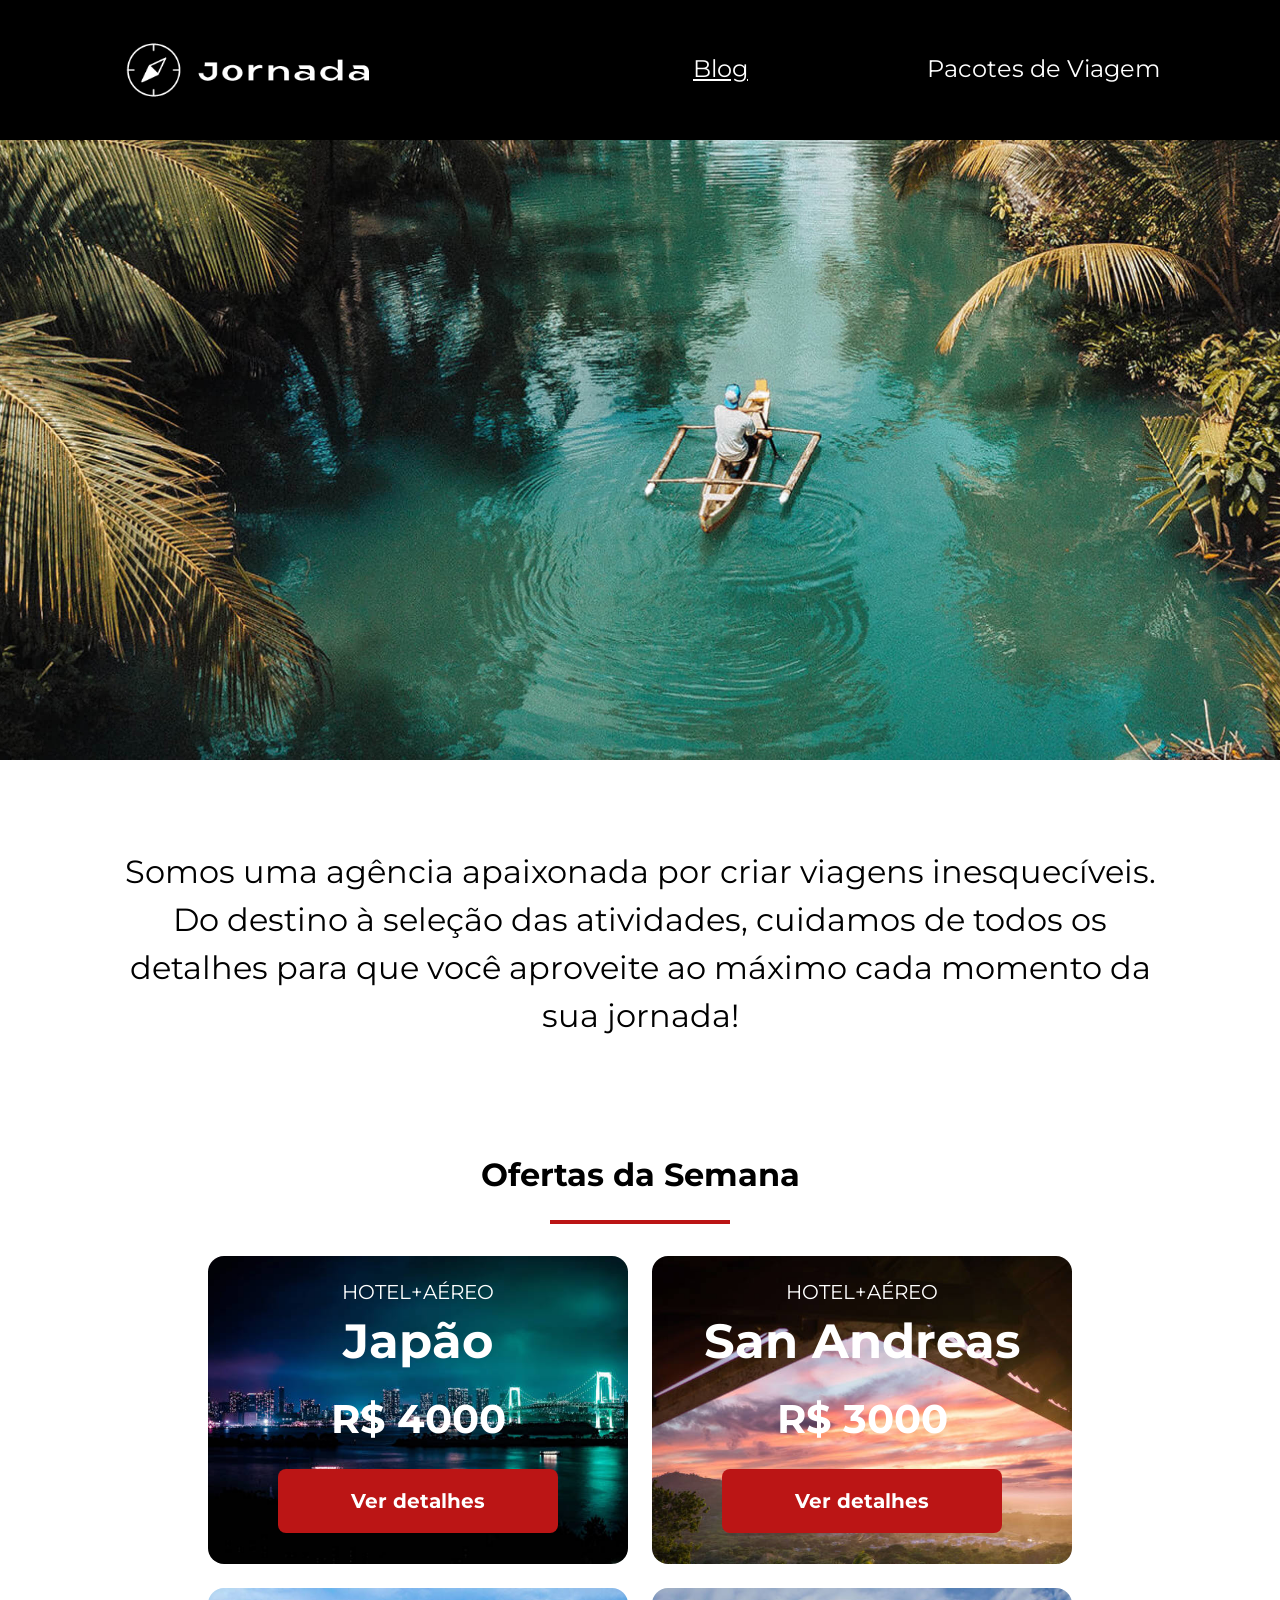
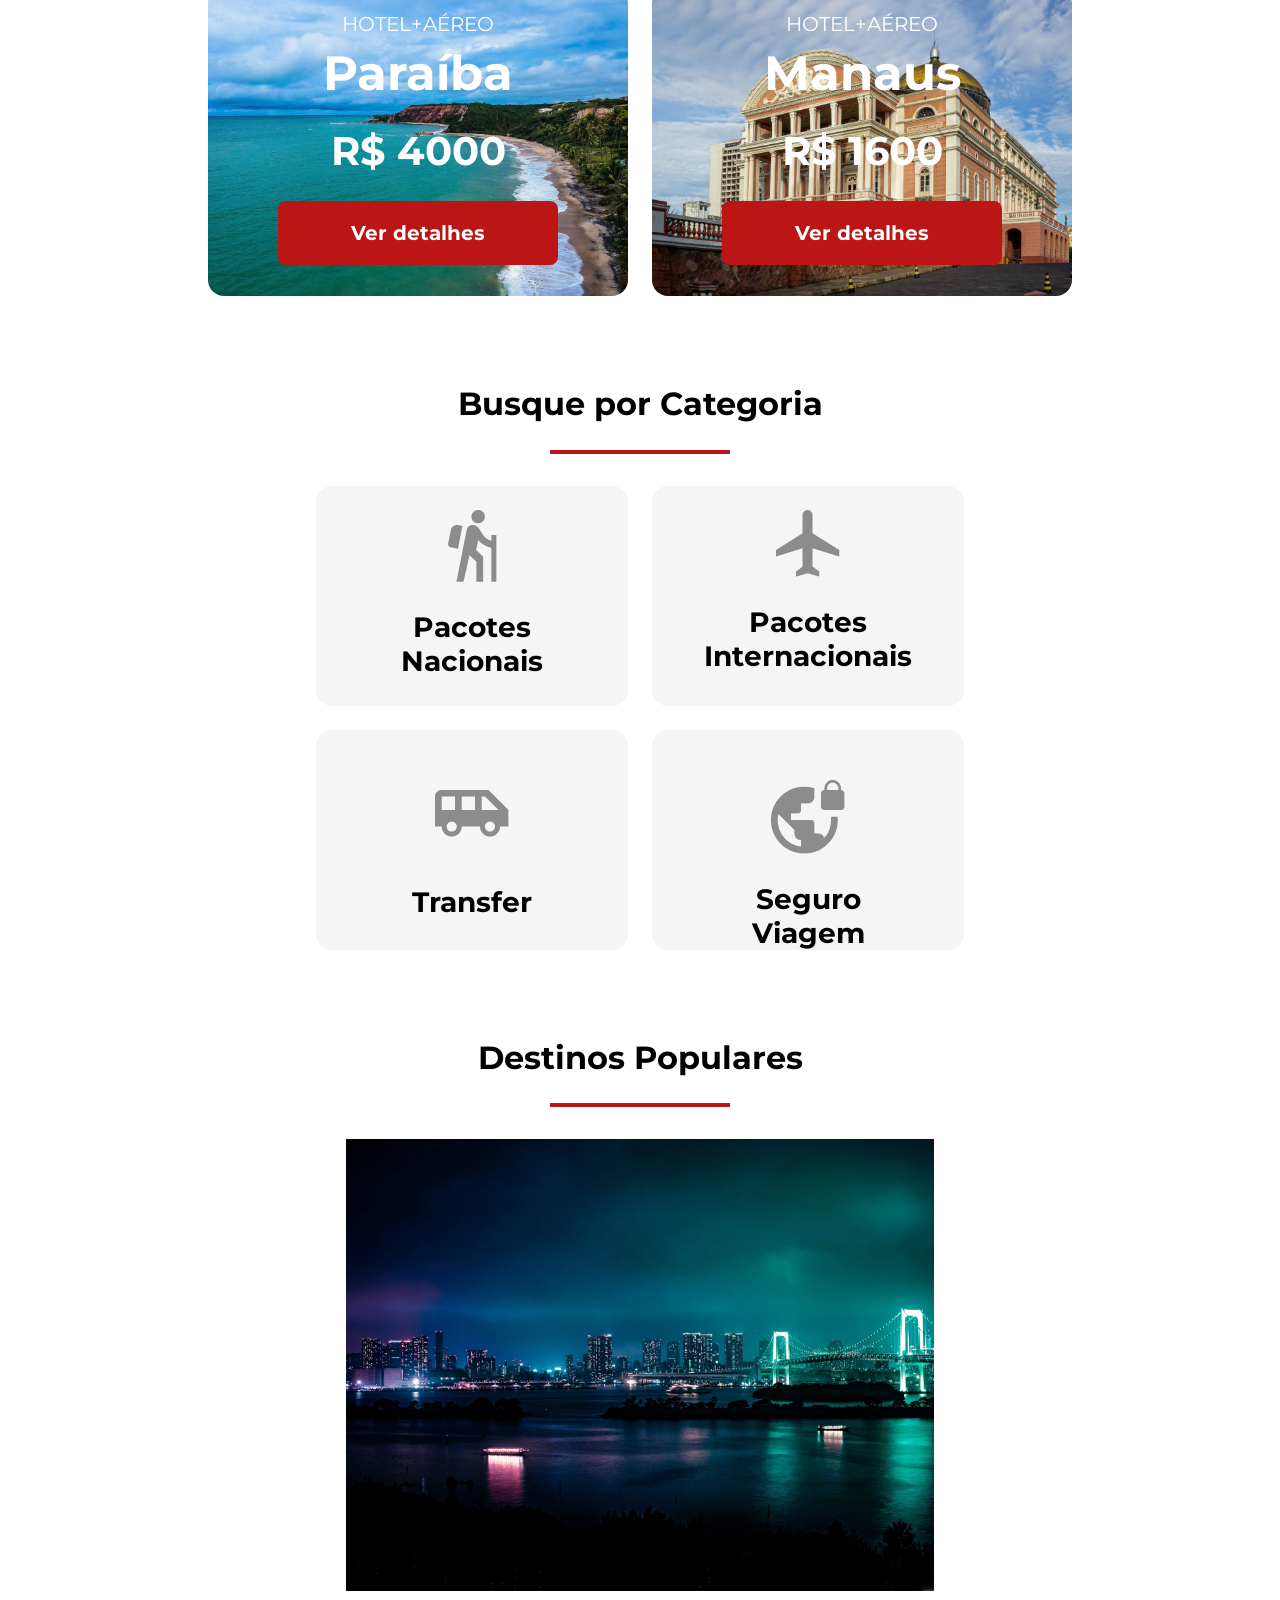
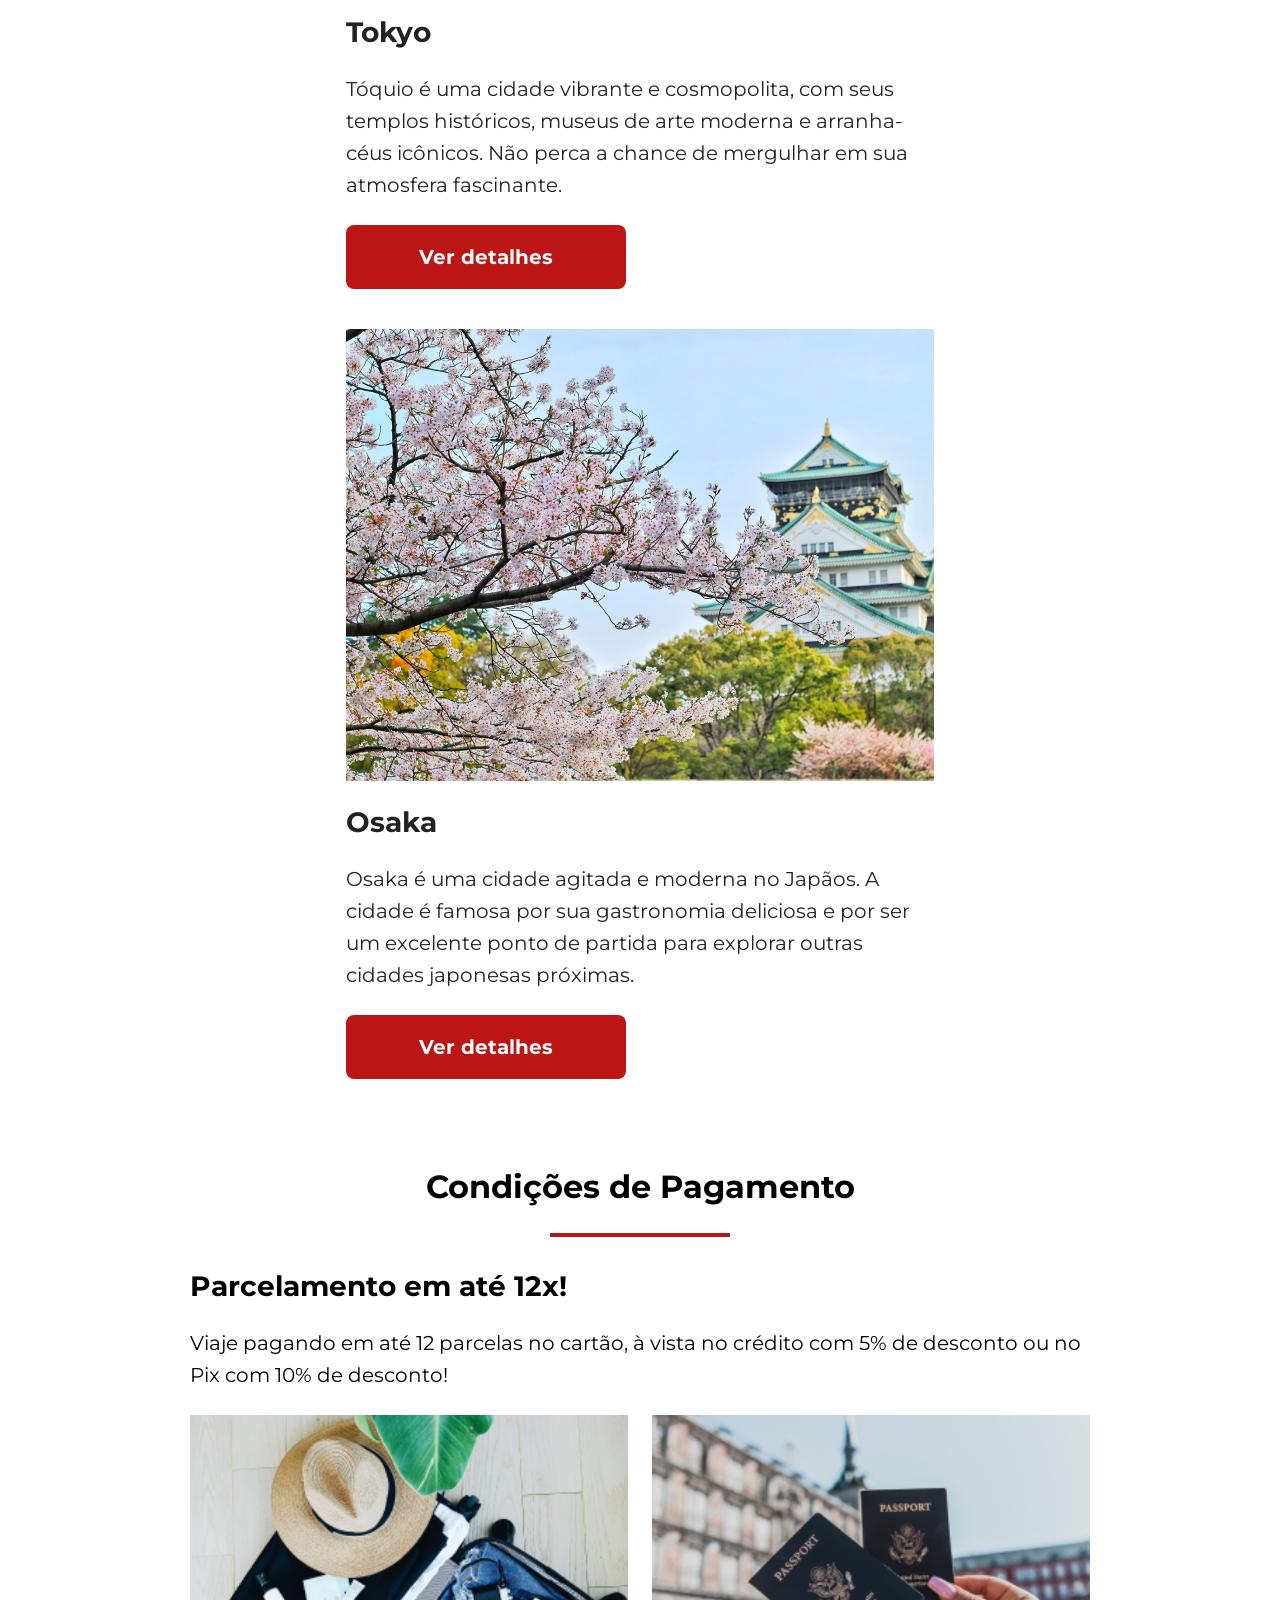
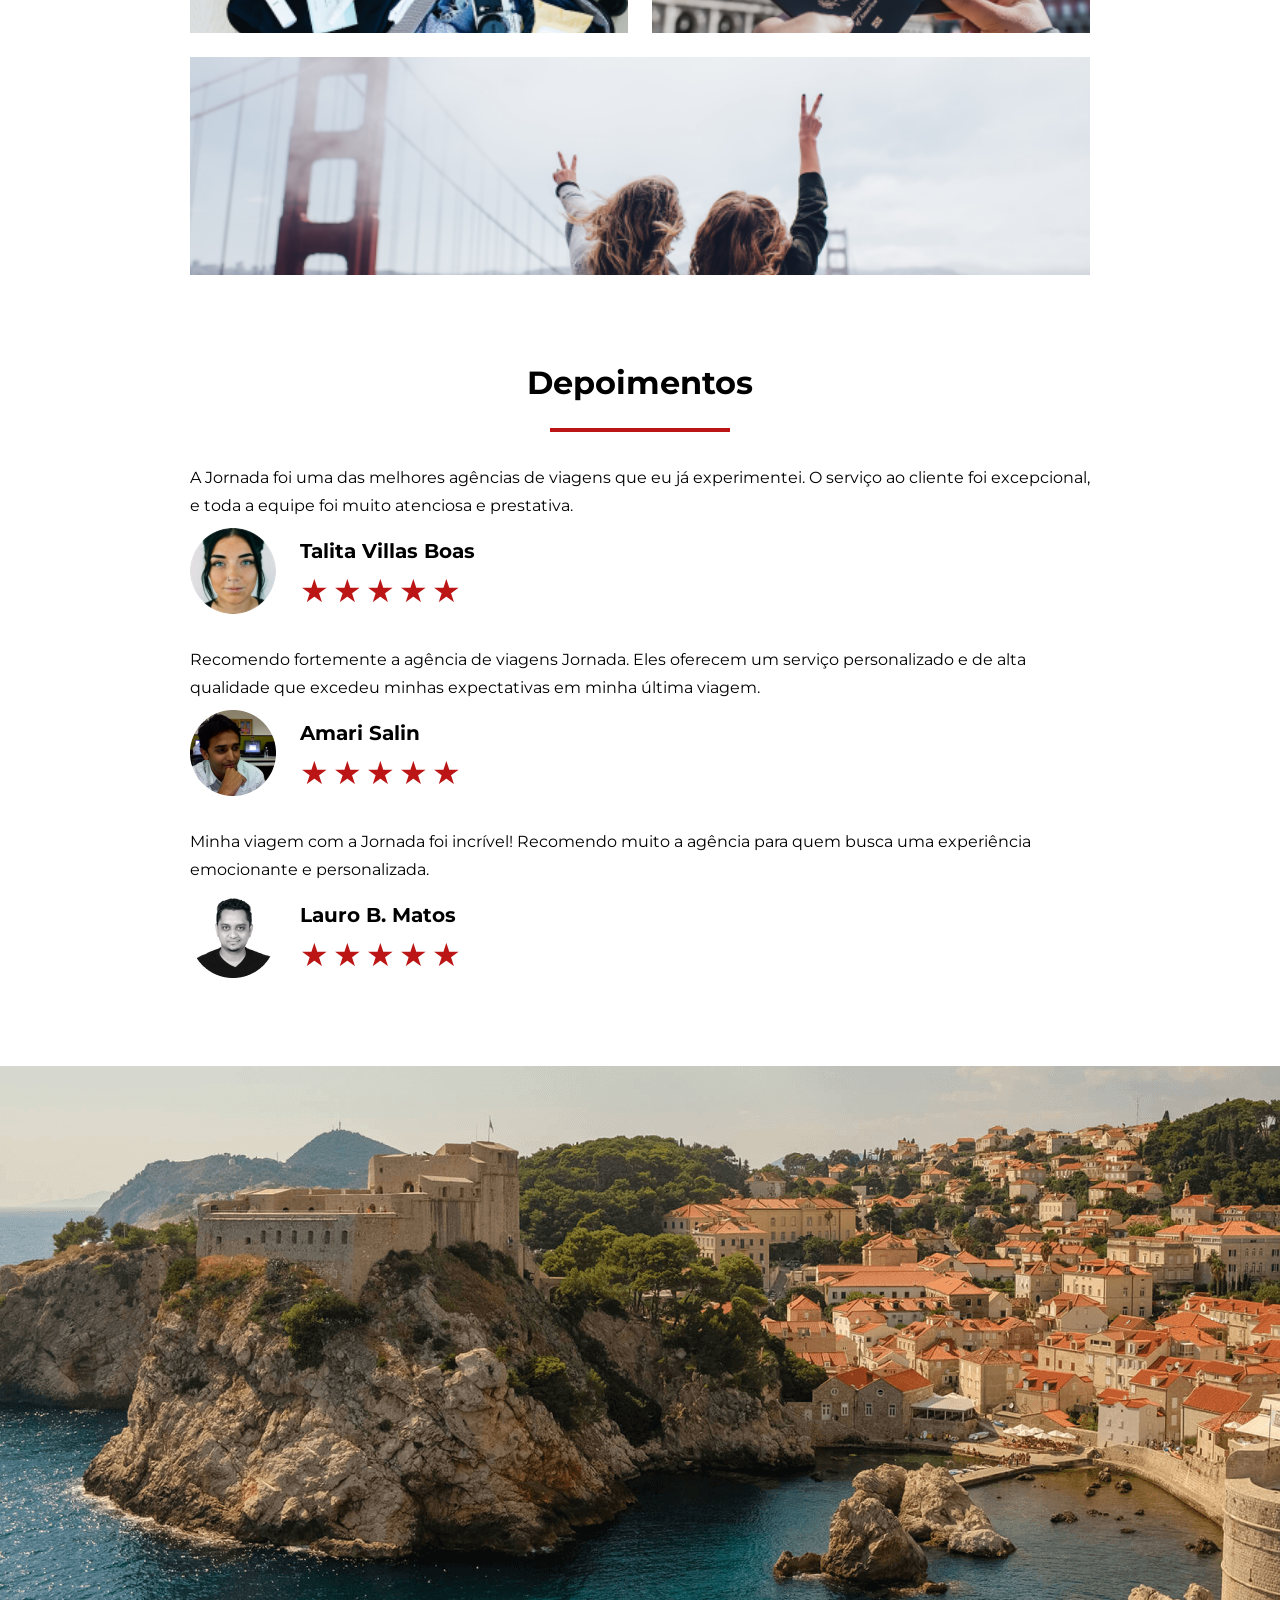
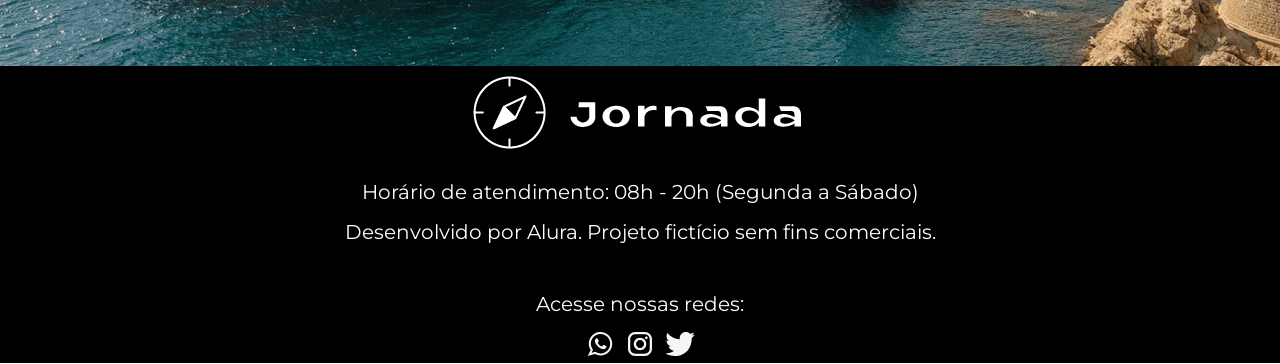
==== commit 6597a53b: "Finaliza o site" ====
--- a/index.html
+++ b/index.html
@@ -7,11 +7,20 @@
       name="description"
       content="Jornada Viagens, uma agência apaixonada por criar viagens inesquecíveis"
     />
-    <meta name="og:title" content="Jornada Viagens">
-    <meta name="og:description" content="Jornada Viagens, uma agência apaixonada por criar viagens inesquecíveis">
-    <meta name="og:image" content="https://guilherme-fermino-de-souza.github.io/jornada-viagens/img/logo-jornada-viagens-branco.png">
-    <meta name="og:type" content="website">
-    <meta name="og:url" content="https://guilherme-fermino-de-souza.github.io/jornada-viagens">
+    <meta name="og:title" content="Jornada Viagens" />
+    <meta
+      name="og:description"
+      content="Jornada Viagens, uma agência apaixonada por criar viagens inesquecíveis"
+    />
+    <meta
+      name="og:image"
+      content="https://guilherme-fermino-de-souza.github.io/jornada-viagens/img/logo-jornada-viagens-branco.png"
+    />
+    <meta name="og:type" content="website" />
+    <meta
+      name="og:url"
+      content="https://guilherme-fermino-de-souza.github.io/jornada-viagens"
+    />
 
     <link rel="icon" href="favicon.svg" type="xml/svg" />
     <link rel="stylesheet" href="./css/style.css" />
@@ -39,21 +48,16 @@
         <nav>
           <ul class="list-link">
             <li>
-              <a href="blog.html" target="_blank" title="Acessar Blog">Blog</a>
+              <a class="active" href="index.html" title="Acessar Blog">Blog</a>
             </li>
             <li>
-              <a
-                href="pacotes.html"
-                target="_blank"
-                title="Acessar Pacotes de viagem"
+              <a href="pacotes.html" title="Acessar Pacotes de viagem"
                 >Pacotes de Viagem</a
               >
             </li>
-            <li>
-              <a href="contato.html" target="_blank" title="Acessar Contatos"
-                >Contato</a
-              >
-            </li>
+              <!--<li>
+                <a href="contato.html" title="Acessar Contatos">Contato</a>
+              </li>-->
           </ul>
         </nav>
       </div>
@@ -338,7 +342,7 @@
     <section class="bottom-hero">
       <div class="hero-img"></div>
     </section>
-    
+
     <footer class="main-footer">
       <div class="footer-content">
         <img
